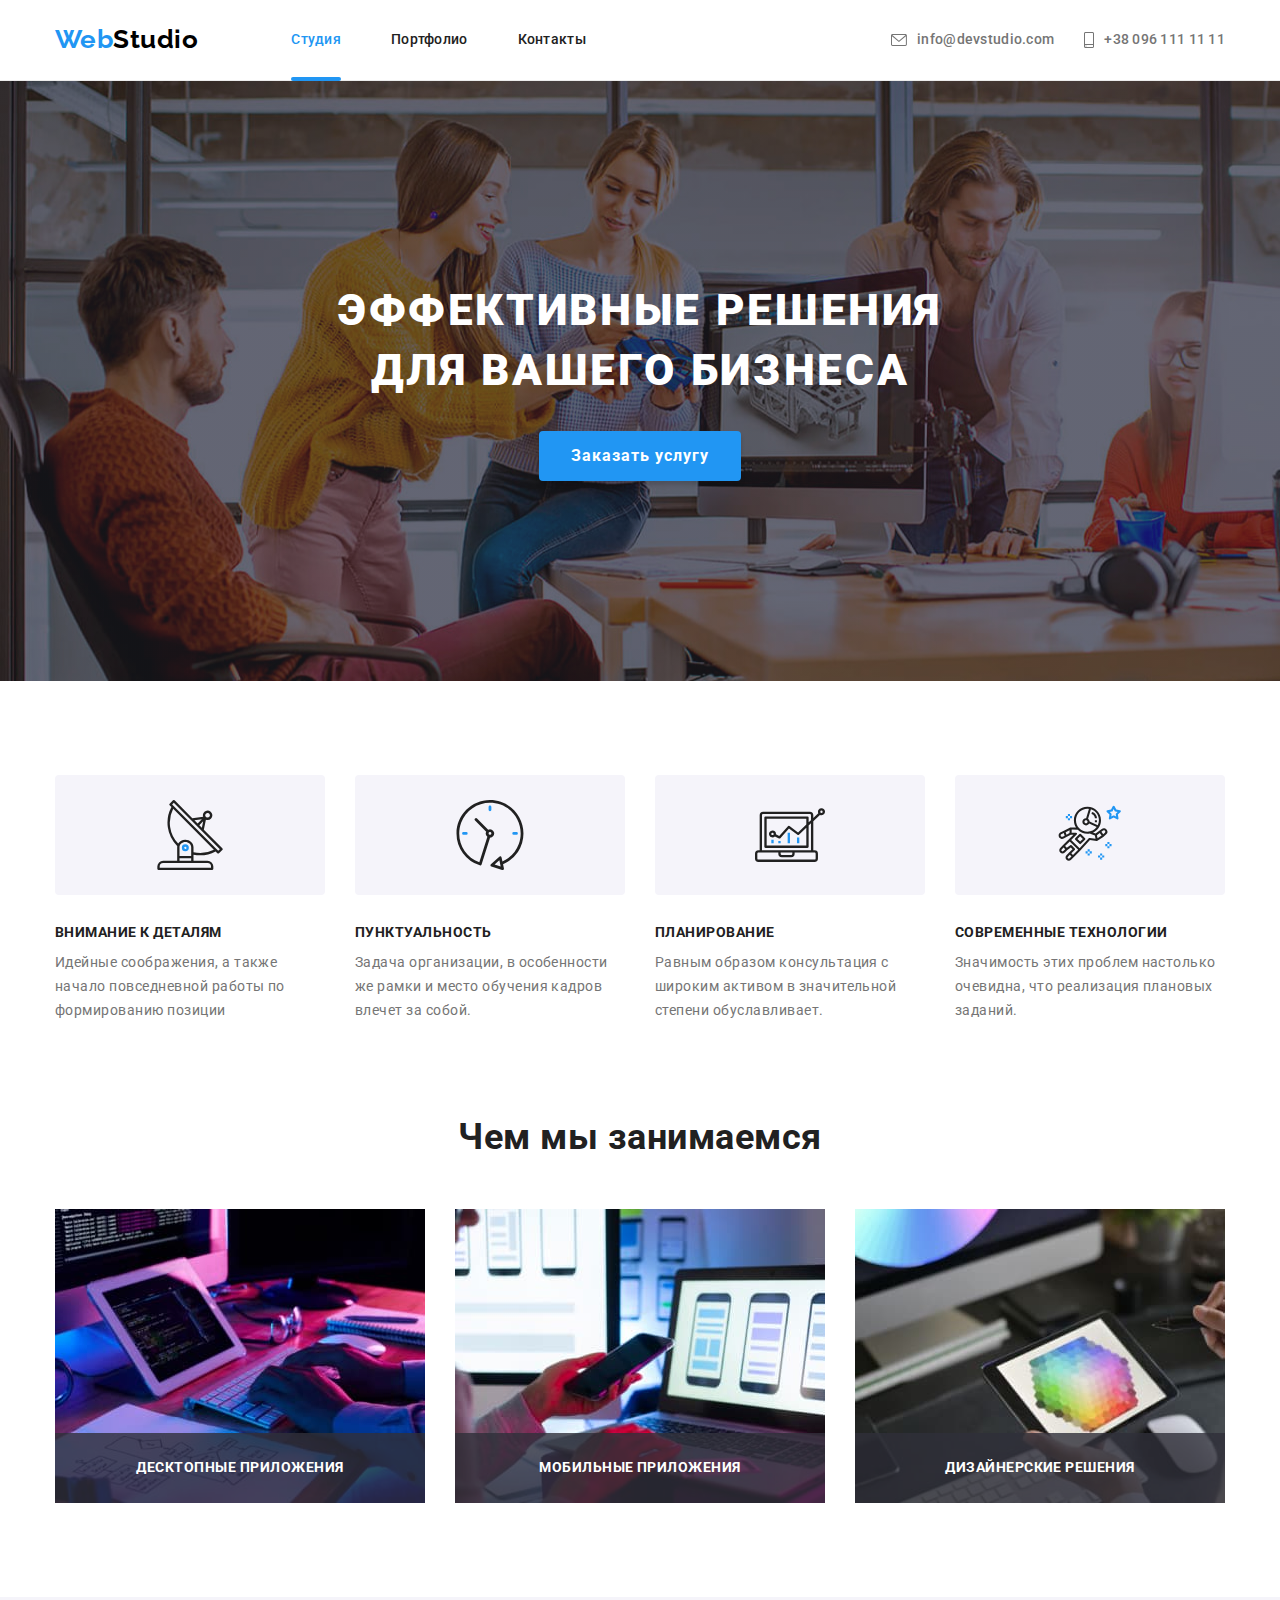
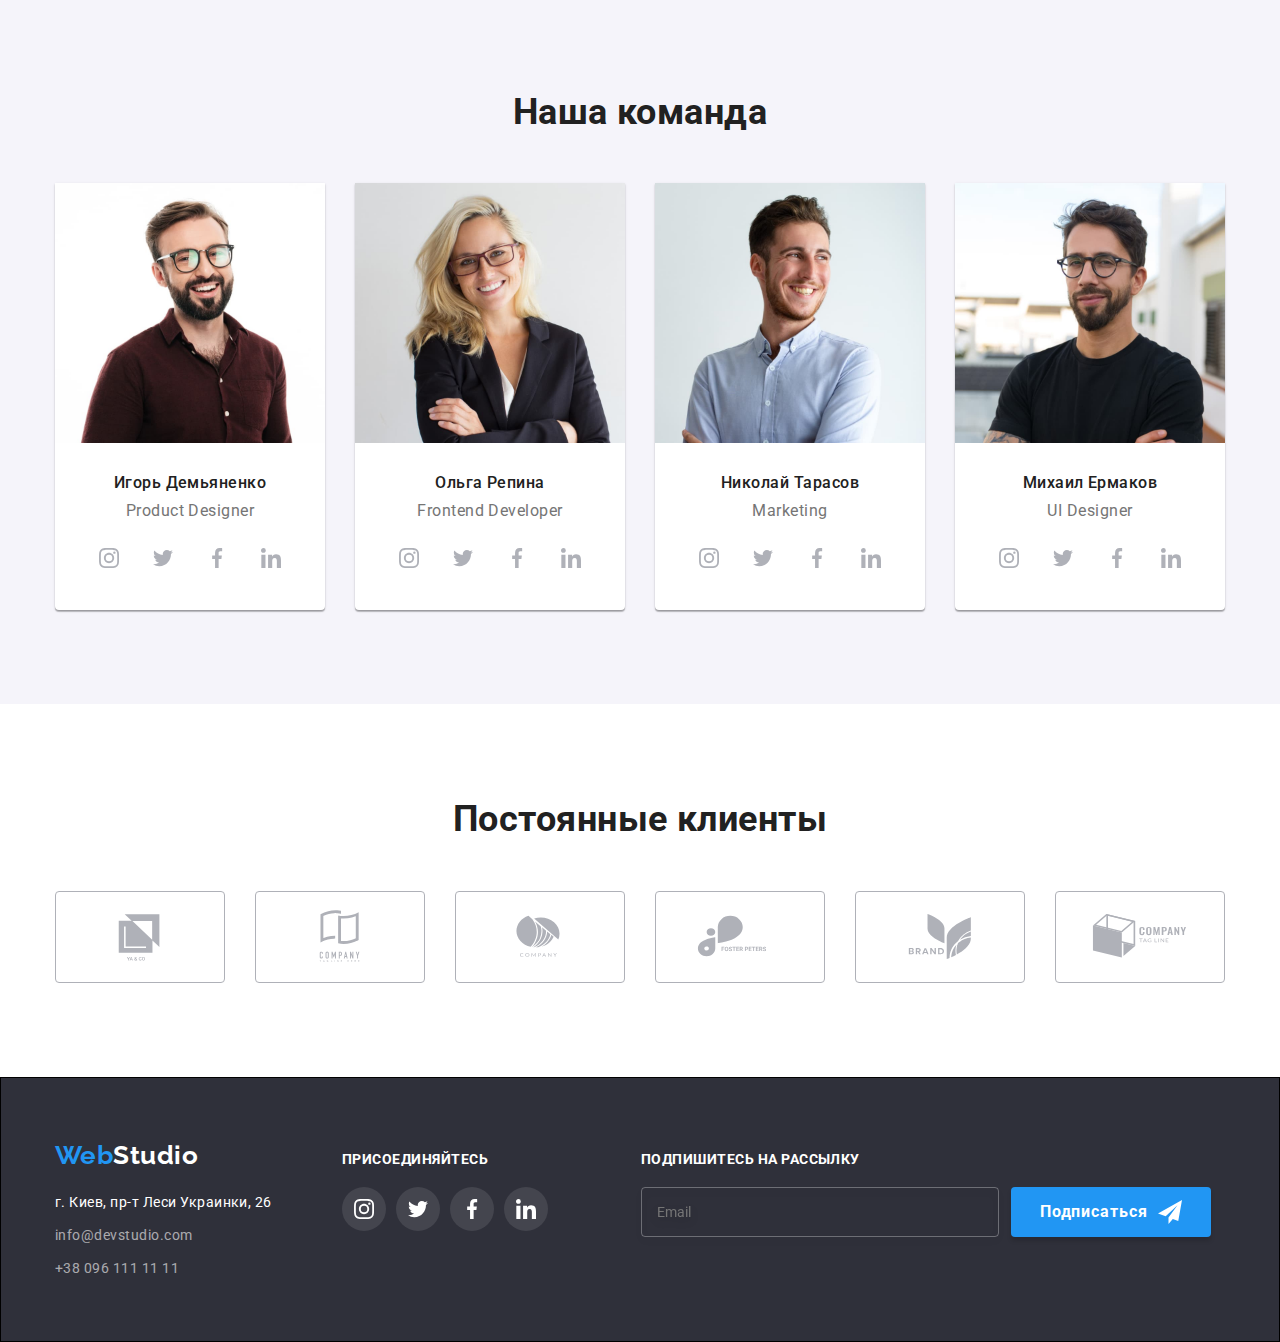
==== index.html @ 80ebb1de "Initial commit" ====
<!DOCTYPE html>
<html lang="ru">
<head>
    <meta charset="UTF-8">
    <meta http-equiv="X-UA-Compatible" content="IE=edge">
    <meta name="viewport" content="width=device-width, initial-scale=1.0">
    <title>WebStudio</title>
    <link rel="preconnect" href="https://fonts.googleapis.com">
    <link rel="preconnect" href="https://fonts.gstatic.com" crossorigin>
    <link href="https://fonts.googleapis.com/css2?family=Raleway:wght@700&family=Roboto:wght@400;500;700;900&display=swap" rel="stylesheet">   
    <link rel="stylesheet" href="https://cdnjs.cloudflare.com/ajax/libs/modern-normalize/1.1.0/modern-normalize.min.css">
    <link rel="stylesheet" href="./css/styles.css">
</head>
<body>

    <!-- Шапка  -->
    <header class="header">

   <div class="container main-nav">
        <nav class="main-nav">
            <a class="logo" href="./index.html"><span>Web</span>Studio</a>
        
            <ul class="nav list">
                <li class="nav-item">
                    <a class="link current" href="./index.html">Студия</a>
                </li>
                <li class="nav-item">
                    <a class="link" href="./portfolio.html">Портфолио</a>
                </li>
                <li class="nav-item">
                    <a class="link" href="">Контакты</a>
                </li>
            </ul>
        </nav>
        <ul class="contacts list">
            <li class="contacts-item">
                <a class="link link-header-icon" href="mailto:info@devstudio.com">
                    <svg class="contacts-icon" width="16" height="12">
                        <use class="" href="./images/icons.svg#envelope"></use>
                    </svg>info@devstudio.com</a>
            </li>
            <li class="contacts-item">
                <a class="link link-header-icon" href="tel:+380961111111">
                    <svg class="contacts-icon" width="10" height="16">
                        <use class="" href="./images/icons.svg#smartphone"></use>
                    </svg>+38 096 111 11 11</a>
            </li>
        </ul>
   </div>
     
    </header>

    <!-- Основное наполнение сайта -->
    <main>

        <!-- Герой секция -->
        <section class="hero">
            <div class="container">
                <h1 class="hero-title">Эффективные решения для вашего бизнеса</h1>
                <button class="btn" type="button" data-modal-open>Заказать услугу</button>
            </div>
        </section>

        <!-- умение компании. <h2>Company skill</h2> должно быть   -->
        <section class="section">
           <div class="container">
                <ul class=" skills list">
                    <li class="skills-items">
                        <div class="skills-icons">
                            <svg class="skills-icon" width="70" height="70">
                                <use class="" href="./images/icons.svg#antenna"></use>
                            </svg>
                        </div>
                        <h3 class="skills-title">Внимание к деталям</h3>
                        <p class="skills-text">Идейные соображения, а также начало повседневной работы по формированию позиции</p>
                    </li>
                    <li class="skills-items">
                        <div class="skills-icons">
                            <svg class="skills-icon" width="70" height="70">
                                <use class="" href="./images/icons.svg#clock"></use>
                            </svg>
                        </div>
                        <h3 class="skills-title">Пунктуальность</h3>
                        <p class="skills-text">Задача организации, в особенности же рамки и место обучения кадров влечет за собой.</p>
                    </li>
                    <li class="skills-items">
                        <div class="skills-icons">
                            <svg class="skills-icon" width="70" height="70">
                                <use class="" href="./images/icons.svg#diagram"></use>
                            </svg>
                        </div>
                        <h3 class="skills-title">Планирование</h3>
                        <p class="skills-text">Равным образом консультация с широким активом в значительной степени обуславливает.</p>
                    </li>
                    <li class="skills-items">
                        <div class="skills-icons">
                            <svg class="skills-icon" width="70" height="70">
                                <use class="" href="./images/icons.svg#astronaut"></use>
                            </svg>
                        </div>
                        <h3 class="skills-title">Современные технологии</h3>
                        <p class="skills-text">Значимость этих проблем настолько очевидна, что реализация плановых заданий.</p>
                    </li>
                </ul>
           </div>
        </section>

        <!-- деятельность компании -->
        <section class="images section">
            <div class="container">
                <h2 class="images-title">Чем мы занимаемся</h2>
                <ul class="images-list list">
                    <li class="images-items">
                        <img class="images-img" src="./images/programmig.jpg" alt="Программирование на компьютере" width="370" height="294">
                        <p class="images-text">Десктопные приложения</p>
                    </li>
                    <li class="images-items">
                        <img class="images-img" src="./images/Mobile-Disign.jpg" alt="Адаптация сайта под телефон" width="370" height="294">
                        <p class="images-text">Мобильные приложения</p>
                    </li>
                    <li class="images-items">
                        <img class="images-img" src="./images/PC-Disign.jpg" alt="Палитра цветов на планшете" width="370" height="294">
                        <p class="images-text">Дизайнерские решения</p>
                    </li>
                </ul>
            </div>
        </section>

        <!-- Сотрудники компании -->
        <section class="team section">
           <div class="container">
                <h2 class="team-title">Наша команда</h2>
                <ul class="team-list list">
                    <li class="team-items">
                        <img class="team-img" src="./images/Product-Designer.jpg" alt="Игорь Демьяненко" width="270" height="260">
                       <div class="team-text-cont">
                            <h3 class="team-subtitle">Игорь Демьяненко</h3>
                            <p class="team-text" lang="en">Product Designer</p>
                            <ul class="team-icons list">
                                <li class="team-icon">
                                    <a class="team-socials-link" href="">
                                        <svg class="team-icon-svg" width="20" height="20">
                                            <use href="./images/icons.svg#instagram"></use>
                                        </svg>
                                    </a>
                                </li>
                                <li class="team-icon">
                                    <a class="team-socials-link" href="">
                                        <svg class="team-icon-svg" width="20" height="20">
                                            <use href="./images/icons.svg#twitter"></use>
                                        </svg>
                                    </a>
                                </li>
                                <li class="team-icon">
                                    <a class="team-socials-link" href="">
                                        <svg class="team-icon-svg" width="20" height="20">
                                            <use class="" href="./images/icons.svg#facebook"></use>
                                        </svg>
                                    </a>
                                </li>
                                <li class="team-icon">
                                    <a class="team-socials-link" href="">
                                        <svg class="team-icon-svg" width="20" height="20">
                                            <use class="" href="./images/icons.svg#linkedin"></use>
                                        </svg>
                                    </a>
                                </li>
                            </ul>
                       </div>
                    </li>
                    <li class="team-items">
                        <img class="team-img" src="./images/Frontend-Developer.jpg" alt="Ольга Репина" width="270" height="260">
                        <div class="team-text-cont">
                            <h3 class="team-subtitle">Ольга Репина</h3>
                            <p class="team-text" lang="en">Frontend Developer</p>
                            <ul class="team-icons list">
                                <li class="team-icon">
                                    <a class="team-socials-link" href="">
                                        <svg class="team-icon-svg" width="20" height="20">
                                            <use class="" href="./images/icons.svg#instagram"></use>
                                        </svg>
                                    </a>
                                </li>
                                <li class="team-icon">
                                    <a class="team-socials-link" href="">
                                        <svg class="team-icon-svg" width="20" height="20">
                                            <use class="" href="./images/icons.svg#twitter"></use>
                                        </svg>
                                    </a>
                                </li>
                                <li class="team-icon">
                                    <a class="team-socials-link" href="">
                                        <svg class="team-icon-svg" width="20" height="20">
                                            <use class="" href="./images/icons.svg#facebook"></use>
                                        </svg>
                                    </a>
                                </li>
                                <li class="team-icon">
                                    <a class="team-socials-link" href="">
                                        <svg class="team-icon-svg" width="20" height="20">
                                            <use class="" href="./images/icons.svg#linkedin"></use>
                                        </svg>
                                    </a>
                                </li>
                            </ul>
                        </div>
                    </li>
                    <li class="team-items">
                        <img class="team-img" src="./images/Marketing.jpg" alt="Николай Тарасов" width="270" height="260">
                       <div class="team-text-cont">
                            <h3 class="team-subtitle">Николай Тарасов</h3>
                            <p class="team-text" lang="en">Marketing</p>
                            <ul class="team-icons list">
                                <li class="team-icon">
                                    <a class="team-socials-link" href="">
                                        <svg class="team-icon-svg" width="20" height="20">
                                            <use class="" href="./images/icons.svg#instagram"></use>
                                        </svg>
                                    </a>
                                </li>
                                <li class="team-icon">
                                    <a class="team-socials-link" href="">
                                        <svg class="team-icon-svg" width="20" height="20">
                                            <use class="" href="./images/icons.svg#twitter"></use>
                                        </svg>
                                    </a>
                                </li>
                                <li class="team-icon">
                                    <a class="team-socials-link" href="">
                                        <svg class="team-icon-svg" width="20" height="20">
                                            <use class="" href="./images/icons.svg#facebook"></use>
                                        </svg>
                                    </a>
                                </li>
                                <li class="team-icon">
                                    <a class="team-socials-link" href="">
                                        <svg class="team-icon-svg" width="20" height="20">
                                            <use class="" href="./images/icons.svg#linkedin"></use>
                                        </svg>
                                    </a>
                                </li>
                            </ul>
                       </div>
                    </li>
                    <li class="team-items">
                        <img class="team-img" src="./images/UI-Designer.jpg" alt="Михаил Ермаков" width="270" height="260">
                        <div class="team-text-cont">
                            <h3 class="team-subtitle">Михаил Ермаков</h3>
                            <p class="team-text" lang="en">UI Designer</p>
                            <ul class="team-icons list">
                                <li class="team-icon">
                                    <a class="team-socials-link" href="">
                                        <svg class="team-icon-svg" width="20" height="20">
                                            <use class="" href="./images/icons.svg#instagram"></use>
                                        </svg>
                                    </a>
                                </li>
                                <li class="team-icon">
                                    <a class="team-socials-link" href="">
                                        <svg class="team-icon-svg" width="20" height="20">
                                            <use class="" href="./images/icons.svg#twitter"></use>
                                        </svg>
                                    </a>
                                </li>
                                <li class="team-icon">
                                    <a class="team-socials-link" href="">
                                        <svg class="team-icon-svg" width="20" height="20">
                                            <use class="" href="./images/icons.svg#facebook"></use>
                                        </svg>
                                    </a>
                                </li>
                                <li class="team-icon">
                                    <a class="team-socials-link" href="">
                                        <svg class="team-icon-svg" width="20" height="20">
                                            <use class="" href="./images/icons.svg#linkedin"></use>
                                        </svg>
                                    </a>
                                </li>
                            </ul>
                        </div>
                    </li>
                </ul>
           </div>
        </section>

        <!-- постоянные клиенты -->
        <section class="client section">
            <div class="container">
                <h2 class="client-title">Постоянные клиенты</h2>
                <ul class="client-list list">
                    <li class="client-page">
                        <a class="link client-socials-link" href="">
                            <svg class="client-icon" width="106" height="60">
                                <use class="" href="./images/icons.svg#yago"></use>
                            </svg>
                        </a>
                    </li>
                    <li class="client-page">
                        <a class="link client-socials-link" href="">
                            <svg class="client-icon" width="106" height="60">
                                <use class="" href="./images/icons.svg#tagline"></use>
                            </svg>
                        </a>
                    </li>
                    <li class="client-page">
                        <a class="link client-socials-link" href="">
                            <svg class="client-icon" width="106" height="60">
                                <use class="" href="./images/icons.svg#company"></use>
                            </svg>
                        </a>
                    </li>
                    <li class="client-page">
                        <a class="link client-socials-link" href="">
                            <svg class="client-icon" width="106" height="60">
                                <use class="" href="./images/icons.svg#foster"></use>
                            </svg>
                        </a>
                    </li>
                    <li class="client-page">
                        <a class="link client-socials-link" href="">
                            <svg class="client-icon" width="106" height="60">
                                <use class="" href="./images/icons.svg#brand"></use>
                            </svg>
                         </a>
                    </li>
                    <li class="client-page">
                        <a class="link client-socials-link" href="">
                            <svg class="client-icon" width="106" height="60">
                                <use class="" href="./images/icons.svg#tag-line"></use>
                            </svg>
                        </a>
                    </li>
                </ul>

            </div>
        </section>

        <!-- модальное окно -->
        <div class="backdrop is-hidden" data-modal>
            <div class="backdrop-form">
                <button type="button" class="backdrop-btn" data-modal-close>
                    <svg class="backdrop-icon" width="11" height="11">
                        <use class="backdrop-icon-close" href="./images/icons.svg#close"></use>
                    </svg>
                </button>
            <form class="form" name="signup-form">
                <h3 class="form-title">Оставьте свои данные, мы вам перезвоним</h3>
                    <label class="form-field"><span class="form-text">Имя</span>
                        <svg class="form-icon" width="18" height="18">
                            <use class="" href="./images/icons.svg#person-black"></use>
                        </svg>
                        <input class="form-input" type="text" name="user-name" />
                    </label>
                    <label class="form-field"><span class="form-text">Телефон</span>
                        <svg class="form-icon" width="18" height="18">
                            <use class="" href="./images/icons.svg#phone-black"></use>
                        </svg>
                        <input class="form-input" type="tel" name="user-phone" />
                    </label>
                    <label class="form-field"><span class="form-text">Почта</span>
                        <svg class="form-icon" width="18" height="18">
                            <use class="" href="./images/icons.svg#email-black"></use>
                        </svg>
                        <input class="form-input" type="email" name="user-email"/>
                    </label>
                    <label class="form-field"><span class="form-text">Комментарий</span>
                        <textarea class="form-textarea" name="user-comments" rows="6" placeholder="Введите текст"></textarea>
                    </label>
                    <Label class="checkbox-field">
                        <input class="checkbox" type="checkbox" name="agreement" value="Agreement conditions"> <span class="checkbox-icon"></span>
                        Соглашаюсь с рассылкой и принимаю &nbsp;<a href="">Условия договора</a>
                    </Label>
                    <button class="form-btn" type="submit">Отправить</button>
            </form>
            </div>
        </div>
    </main>

  
    <!-- Подвал сайта -->
    <footer class="footer">

        <div class="container footer-cont">

           <div class="footer-adress">
                <a class="logo" href="./index.html"><span>Web</span>Studio</a>
                <address class="footer-adr">
                    <ul class="list">
                        <li class="footer-item">
                            <a class="link-adr" href="">г. Киев, пр-т Леси Украинки, 26</a>
                        </li>
                        <li class="footer-item">
                            <a class="link" href="mailto:info@devstudio.com">info@devstudio.com</a>
                        </li>
                        <li class="footer-item">
                            <a class="link" href="tel:+380961111111">+38 096 111 11 11</a>
                        </li>
                    </ul>
                </address>
           </div>

            <div class="footer-social">
                    <h2 class="footer-icons-title">присоединяйтесь</h2>
                    <ul class="footer-icons-items list">
                        <li class="footer-icons">
                            <a class="footer-socials-link" href="">
                                <svg class="footer-icon" width="20" height="20">
                                    <use class="" href="./images/icons.svg#instagram"></use>
                                </svg>
                            </a>
                        </li>
                        <li class="footer-icons">
                            <a class="footer-socials-link" href="">
                                <svg class="footer-icon" width="20" height="20">
                                    <use class="" href="./images/icons.svg#twitter"></use>
                                </svg>
                            </a>
                        </li>
                        <li class="footer-icons">
                            <a class="footer-socials-link" href="">
                                <svg class="footer-icon" width="20" height="20">
                                    <use class="" href="./images/icons.svg#facebook"></use>
                                </svg>
                            </a>
                        </li>
                        <li class="footer-icons">
                            <a class="footer-socials-link" href="">
                                <svg class="footer-icon" width="20" height="20">
                                    <use class="" href="./images/icons.svg#linkedin"></use>
                                </svg>
                            </a>
                        </li>
                    </ul>
            </div>

        <form class="footer-form">
            <p class="footer-form-text">Подпишитесь на рассылку</p>
                <div class="footer-subscribe">
                    <input class="footer-field" type="email" name="mail" placeholder="Email" />
                    <button class="footer-form-btn">Подписаться
                        <svg class="footer-form-icon" width="24" height="24">
                            <use class="" href="./images/icons.svg#icon-send"></use>
                        </svg>
                    </button>
                </div>
        </form>
           
        </div>

    </footer>

    <!-- подключение JS -->
    <script src="./modal.js"></script>

</body>
</html>
---- css/styles.css ----
:root {
  --main-background: #ffffff;
  --sub-backgrount: #f5f4fa;
  --footer-hero-background: #2f303a;
  --color-accent: #2196f3;
  --color-social-link: #afb1b8;
  --icon-sub-text: #757575;
  --timing-function: cubic-bezier(0.4, 0, 0.2, 1);
}

/* основные стили в макете */
body {
  color: #212121;
  background-color: var(--main-background);
  font-family: 'Roboto', sans-serif;
  letter-spacing: 0.03em;
}

/* сброс стилей ul,li утилиты */
.list {
  margin: 0;
  padding: 0;
  list-style: none;
}

/* сброс ростояния елементов и разметка */
.section {
  padding-top: 94px;
  padding-bottom: 94px;
}
/* размеры страницы */
.container {
  width: 1200px;
  padding-left: 15px;
  padding-right: 15px;
  margin-left: auto;
  margin-right: auto;
}

/* главное меню Flex */
.header {
  border-bottom: 1px solid #ececec;
}
.main-nav {
  display: flex;
  align-items: center;
  justify-content: space-between;
}

/* логотип */
.logo {
  font-family: 'Raleway', sans-serif;
  font-weight: 700;
  font-size: 26px;
  line-height: 1.2;
  text-decoration: none;
  color: #000000;
}
.logo > span {
  color: var(--color-accent);
}

/* ссылки шапка и подвал*/
.nav,
.contacts {
  display: flex;
}
.nav {
  margin-left: 93px;
}
.nav .link {
  display: block;
  padding-top: 32px;
  padding-bottom: 32px;
}
.nav .link,
.contacts .link {
  font-weight: 500;
  font-size: 14px;
  line-height: 1.14;
  color: inherit;
  text-decoration: none;
  letter-spacing: 0.02em;
}

/* текущая страница */
.nav-item .link.current {
  color: var(--color-accent);
}
.nav-item:not(:last-child) {
  margin-right: 50px;
}
.contacts-item:not(:last-child) {
  margin-right: 30px;
}
.link-header-icon,
.contacts-item {
  display: flex;
  align-items: center;
  justify-content: center;
  color: var(--icon-sub-text);
}
.contacts-icon {
  margin-right: 10px;
  fill: currentColor;
}
.contacts-item:hover .contacts-icon,
.contacts-item:focus .contacts-icon {
  color: var(--color-accent);
}

.nav-item {
  position: relative;
}
.nav-item .link.current::after {
  position: absolute;
  content: '';
  width: 100%;
  height: 4px;
  bottom: -1px;
  left: 0;
  background: #2196f3;
  border-radius: 2px;
}

.link:hover,
.link:focus {
  color: var(--color-accent);
}

/* header hover transmition */
.contacts-item,
.contacts-icon,
.link {
  transition: color 250ms var(--timing-function);
}

/* секция main index.html */
/* Герой секция */
.socials-link {
  display: flex;
  justify-content: center;
  align-items: center;
  color: var(--color-social-link);
}
.hero {
  background-color: var(--footer-hero-background);
  text-align: center;
  padding-top: 200px;
  padding-bottom: 200px;
  background-image: linear-gradient(to right, rgba(47, 48, 58, 0.4), rgba(47, 48, 58, 0.4)),
    url('../images/hero-img.jpg');
  max-width: 1600px;
  margin-left: auto;
  margin-right: auto;
}
.hero-title {
  color: var(--main-background);
  width: 696px;
  font-weight: 900;
  font-size: 44px;
  line-height: 1.36;
  letter-spacing: 0.06em;
  text-transform: uppercase;
  margin: 0 auto 30px;
}
.hero .btn {
  background-color: var(--color-accent);
  color: var(--main-background);
  font-weight: 700;
  font-size: 16px;
  line-height: 1.88;
  letter-spacing: 0.06em;
  cursor: pointer;
  box-shadow: 0px 4px 4px rgba(0, 0, 0, 0.15);
  border-radius: 4px;
  border: 0;
  padding: 10px 32px;
  transition: background-color 250ms var(--timing-function);
}
.hero .btn:hover,
.herro .btn:focus {
  background-color: #188ce8;
}

/* модальное окно */
.backdrop.is-hidden {
  opacity: 0;
  pointer-events: none;
  visibility: hidden;
}
.backdrop {
  position: fixed;
  left: 0;
  top: 0;
  width: 100%;
  height: 100%;
  background: rgba(0, 0, 0, 0.2);
  opacity: 1;
  visibility: visible;
  transition: opacity 250ms var(--timing-function), visibility 250ms var(--timing-function),
    transform 250ms var(--timing-function);
  z-index: 10;
}
.backdrop.is-hidden .backdrop-form {
  transform: translate(-50%, -50%) scale(0.5);
}
.backdrop-form {
  position: absolute;
  top: 50%;
  left: 50%;
  transform: translate(-50%, -50%) scale(1);
  min-width: 528px;
  min-height: 581px;
  background-color: var(--main-background);
  box-shadow: 0px 1px 3px rgba(0, 0, 0, 0.12), 0px 1px 1px rgba(0, 0, 0, 0.14),
    0px 2px 1px rgba(0, 0, 0, 0.2);
  border-radius: 4px;
  transition: transform 250ms var(--timing-function);
}
.backdrop-btn {
  position: absolute;
  top: 8px;
  right: 8px;
  border: 0;
  padding: 0;
  width: 30px;
  height: 30px;
  border: 1px solid rgba(0, 0, 0, 0.1);
  border-radius: 50%;
  background-color: var(--main-background);
  cursor: pointer;
}
.backdrop-icon {
  fill: currentColor;
  transition: color 250ms var(--timing-function);
}
.backdrop-btn:hover .backdrop-icon,
.backdrop-btn:focus .backdrop-icon {
  color: var(--color-accent);
}

/* наполнение формы */

.form {
  padding: 40px;
}
.form-title {
  font-size: 20px;
  line-height: 1.15;
  letter-spacing: 0.03em;
  margin: 0;
  margin-bottom: 12px;
}
.form-field {
  position: relative;
  display: flex;
  flex-direction: column;
  font-weight: 400;
  font-size: 12px;
  line-height: 1.16;
  letter-spacing: 0.01em;
  color: var(--icon-sub-text);
}
.form-field:focus-within > .form-icon {
  fill: var(--color-accent);
}
.form-input:focus-within,
.form-textarea:focus-within {
  border-color: var(--color-accent);
}
.form-text {
  margin-bottom: 4px;
}
.form-input {
  width: 448px;
  border: 1px solid rgba(33, 33, 33, 0.2);
  border-radius: 4px;
  margin-bottom: 10px;
  padding: 12px 13px;
  padding-left: 42px;
  outline: transparent;
}
.form-icon {
  position: absolute;
  top: 58%;
  left: 12px;
  transform: translateY(-58%);
}
.form-textarea {
  width: 448px;
  border: 1px solid rgba(33, 33, 33, 0.2);
  border-radius: 4px;
  margin-bottom: 20px;
  padding: 16px 12px;
  resize: none;
  outline: none;
}
.form-textarea::placeholder {
  /* font-size: 12px; */
  line-height: 1.17;
  letter-spacing: 0.01em;
  color: rgba(117, 117, 117, 0.5);
}
.form-checkbox {
  font-weight: 400;
  font-size: 14px;
  line-height: 1.71;
  color: var(--icon-sub-text);
}
.checkbox-field {
  display: flex;
  align-items: center;
  justify-content: center;
  font-weight: 400;
  font-size: 14px;
  line-height: 1.71;
  color: var(--icon-sub-text);
  margin-bottom: 30px;
}
.checkbox {
  position: absolute;
  width: 1px;
  height: 1px;
  max-width: -1px;
  border: 0;
  padding: 0;
  clip: rect(0 0 0 0);
  overflow: hidden;
}
.checkbox-icon {
  width: 15px;
  height: 15px;
  border: 1px solid #212121;
  border-radius: 4px;
  cursor: pointer;
  margin-right: 7px;
}
.checkbox:checked + .checkbox-icon {
  border-color: var(--color-accent);
  background-color: var(--color-accent);
  background-image: url('../images/check.svg');
  background-size: contain;
  background-origin: border-box;
}
.form-btn {
  display: block;
  background-color: var(--color-accent);
  color: var(--main-background);
  font-weight: 700;
  font-size: 16px;
  line-height: 1.88;
  letter-spacing: 0.06em;
  text-align: center;
  cursor: pointer;
  border-radius: 4px;
  border: 0;
  margin-left: auto;
  margin-right: auto;
  padding: 10px 55px;
  transition: background-color 250ms var(--timing-function), box-shadow 250ms var(--timing-function);
}
.form-btn:hover,
.form-btn:focus {
  background: #188ce8;
  box-shadow: 0px 4px 4px rgba(0, 0, 0, 0.15);
}
/* умение компании */
.skills {
  display: flex;
}
.skills-items {
  width: 270px;
}

.skills-items:not(:last-child) {
  margin-right: 30px;
}
.skills-title {
  font-weight: 700;
  font-size: 14px;
  line-height: 1.14;
  text-transform: uppercase;
  margin: 0;
  margin-bottom: 10px;

  padding: 0;
}
.skills-text {
  color: var(--icon-sub-text);
  font-weight: 400;
  font-size: 14px;
  line-height: 1.71;
  margin: 0;
  padding: 0;
}
.skills-icons {
  display: flex;
  align-items: center;
  justify-content: center;
  width: 270px;
  height: 120px;
  background-color: var(--sub-backgrount);
  margin-bottom: 30px;
  border-radius: 4px;
}

/* деятельность компании  */

.images {
  padding-top: 0;
}

.images-list,
.team-list {
  display: flex;
}
.images-title,
.team-title,
.client-title {
  font-weight: 700;
  font-size: 36px;
  line-height: 1.17;
  margin: 0 0 50px;
  padding: 0;
  text-align: center;
}
.images-items {
  position: relative;
}
.images-items:not(:last-child) {
  margin-right: 30px;
}
.images-img {
  display: block;
}
.images-text {
  position: absolute;
  bottom: 0;
  left: 0;
  width: 370px;
  height: 70px;
  font-weight: 700;
  font-size: 14px;
  line-height: 1.14;
  color: var(--main-background);
  text-align: center;
  padding-top: 27px;
  padding-bottom: 27px;
  margin: 0;
  text-transform: uppercase;
  background: rgba(47, 48, 58, 0.8);
}

/* Сотрудники компании */
.team {
  background-color: var(--sub-backgrount);
}
.team-items {
  text-align: center;
  background-color: var(--main-background);
  box-shadow: 0px 1px 3px rgba(0, 0, 0, 0.12), 0px 1px 1px rgba(0, 0, 0, 0.14),
    0px 2px 1px rgba(0, 0, 0, 0.2);
  border-radius: 0px 0px 4px 4px;
}
.team-items:not(:last-child) {
  margin-right: 30px;
}
.team-icons {
  display: flex;
  align-items: center;
  justify-content: center;
  text-decoration: none;
}
.team-icon-svg {
  fill: currentColor;
  transition: color 250ms var(--timing-function);
}
.team-icon:not(:last-child) {
  margin-right: 10px;
}
.team-socials-link {
  display: flex;
  align-items: center;
  justify-content: center;
  color: var(--color-social-link);
  width: 44px;
  height: 44px;
  border-radius: 50%;
  transition: background-color 250ms var(--timing-function);
}
.team-socials-link:hover .team-icon-svg,
.team-socials-link:focus .team-icon-svg {
  color: var(--main-background);
}
.team-socials-link:hover,
.team-socials-link:focus {
  background-color: var(--color-accent);
}
.team-text-cont {
  padding-top: 30px;
  padding-bottom: 30px;
}
.team-img {
  display: block;
}
.team-subtitle {
  font-weight: 500;
  font-size: 16px;
  line-height: 1.19;
  margin-top: 0;
  margin-bottom: 10px;
}
.team-text {
  font-weight: 400;
  font-size: 16px;
  line-height: 1.17;
  color: var(--icon-sub-text);
  margin: 0;
  margin-bottom: 16px;
}

/* client section */
.client-list {
  display: flex;
}
.client-page:not(:last-child) {
  margin-right: 30px;
}
.client-socials-link {
  display: flex;
  align-items: center;
  justify-content: center;
  color: var(--color-social-link);
  border: 1px solid var(--color-social-link);
  border-radius: 4px;
  width: 170px;
  height: 92px;
  transition: border 250ms var(--timing-function);
}
.client-icon {
  fill: currentColor;
  transition: color 250ms var(--timing-function);
}
.client-socials-link:hover .client-icon,
.client-socials-link:focus .client-icon {
  color: var(--color-accent);
}
.client-socials-link:hover,
.client-socials-link:focus {
  border: 1px solid var(--color-accent);
}

/*секция main portfolio */

/* кнопки */
.gallery {
  display: flex;
  justify-content: center;
  margin-bottom: 50px;
}
.gallery-item:not(:last-child) {
  margin-right: 8px;
}

.gallery-btn {
  background-color: var(--sub-backgrount);
  font-weight: 500;
  font-size: 16px;
  line-height: 1.62;
  color: inherit;
  letter-spacing: inherit;
  cursor: pointer;
  padding: 6px 22px;
  border-radius: 4px;
  border: 0;
  transition: background-color 250ms var(--timing-function), color 250ms var(--timing-function),
    box-shadow 250ms var(--timing-function);
}
.gallery-btn:hover,
.gallery-btn:focus {
  background-color: var(--color-accent);
  color: var(--main-background);
  box-shadow: 0px 3px 1px rgba(0, 0, 0, 0.1), 0px 1px 2px rgba(0, 0, 0, 0.08),
    0px 2px 2px rgba(0, 0, 0, 0.12);
}

/* проекты  */
.project-list {
  display: flex;
  flex-wrap: wrap;
}
.project-img-cont {
  position: relative;
  overflow: hidden;
}
.project-img {
  display: block;
  border: 0;
}
.project-img-text {
  position: absolute;
  top: 0;
  left: 0;
  width: 100%;
  height: 100%;
  color: var(--main-background);
  font-weight: 400;
  font-size: 18px;
  line-height: 1.56;
  margin: 0;
  padding: 63px 24px;
  background: rgba(33, 150, 243, 0.9);
  transform: translateY(100%);
  transition: transform 250ms var(--timing-function);
}
.project-link:hover .project-img-text,
.project-link:focus .project-img-text {
  transform: translateY(0);
}
.project-item {
  position: relative;
  width: 370px;
  margin-right: 30px;
  margin-bottom: 30px;
}
.project-item:nth-child(3n) {
  margin-right: 0;
}
.project-item:nth-last-child(-n + 3) {
  margin-bottom: 0;
}

.project-link {
  display: block;
  text-decoration: none;
  color: inherit;
  transition: background-color 250ms var(--timing-function), box-shadow 250ms var(--timing-function);
}
.project-link:hover,
.project-link:focus {
  background-color: var(--main-background);
  box-shadow: 0px 1px 1px rgba(0, 0, 0, 0.12), 0px 4px 4px rgba(0, 0, 0, 0.06),
    1px 4px 6px rgba(0, 0, 0, 0.16);
}
.project-text-cont {
  padding: 20px 24px;
  border: 1px solid #eeeeee;
  border-top: 0;
}
.project-title {
  font-weight: 700;
  font-size: 18px;
  line-height: 2;
  letter-spacing: 0.06em;
  margin-top: 0;
  margin-bottom: 4px;
}
.project-text {
  font-weight: 400;
  font-size: 16px;
  line-height: 1.88;
  color: var(--icon-sub-text);
  margin: 0;
}

/* подвал */
.footer {
  background-color: var(--footer-hero-background);
  font-weight: 400;
  font-size: 14px;
  line-height: 1.71;
  border: 1px solid #000000;
  padding-top: 60px;
  padding-bottom: 60px;
}
.link-adr {
  text-decoration: none;
}
.footer-adr,
.footer a {
  color: var(--main-background);
  font-style: inherit;
}
.footer .link {
  color: rgba(255, 255, 255, 0.6);
  text-decoration: none;
}
.footer-adr {
  margin-top: 20px;
}
.footer-item:not(:last-child) {
  margin-bottom: 9px;
}
.footer-cont {
  display: flex;
  align-items: baseline;
}
.footer-adress {
  margin-right: 70px;
}
.footer-icons-items {
  display: flex;
  align-items: center;
  justify-content: center;
}
.footer-icons-title {
  font-weight: 700;
  font-size: 14px;
  line-height: 1.14;
  text-transform: uppercase;
  color: var(--main-background);
  margin-top: 0;
  margin-bottom: 20px;
}
.footer-icons:not(:last-child) {
  margin-right: 10px;
}
.footer-icon {
  fill: var(--main-background);
}
.footer-social {
  margin-right: 93px;
}
.footer-socials-link {
  display: flex;
  align-items: center;
  justify-content: center;
  width: 44px;
  height: 44px;
  background-color: rgba(255, 255, 255, 0.1);
  border-radius: 50%;
  transition: background-color 250ms var(--timing-function);
}
.footer-socials-link:hover,
.footer-socials-link:focus {
  background-color: var(--color-accent);
}

/* подписка в footer */
.footer-form {
  display: flex;
  flex-direction: column;
}
.footer-form-text {
  display: flex;
  flex-direction: column;
  font-weight: 700;
  line-height: 1.14;
  text-transform: uppercase;
  margin-bottom: 20px;
  color: var(--main-background);
}
.footer-subscribe {
  display: flex;
  flex-direction: row;
  padding: 0;
  margin: 0;
}
.footer-field {
  width: 358px;
  padding: 10px 15px;
  margin-right: 12px;
  border: 1px solid rgba(255, 255, 255, 0.3);
  filter: drop-shadow(0px 4px 4px rgba(0, 0, 0, 0.15));
  border-radius: 4px;
  color: var(--main-background);
  background-color: transparent;
  outline: transparent;
}
.footer-form-btn {
  display: flex;
  align-items: center;
  justify-content: center;
  width: 200px;
  height: 50px;
  background-color: var(--color-accent);
  box-shadow: 0px 4px 4px rgba(0, 0, 0, 0.15);
  border-radius: 4px;
  border: hidden;
  font-weight: 700;
  font-size: 16px;
  line-height: 1.88;
  letter-spacing: 0.06em;
  color: var(--main-background);
  cursor: pointer;
  transition: background-color 250ms var(--timing-function);
}
.footer-form-btn:hover,
.footer-form-btn:focus {
  background-color: #188ce8;
}
.footer-form-icon {
  margin-left: 10px;
  fill: var(--main-background);
}
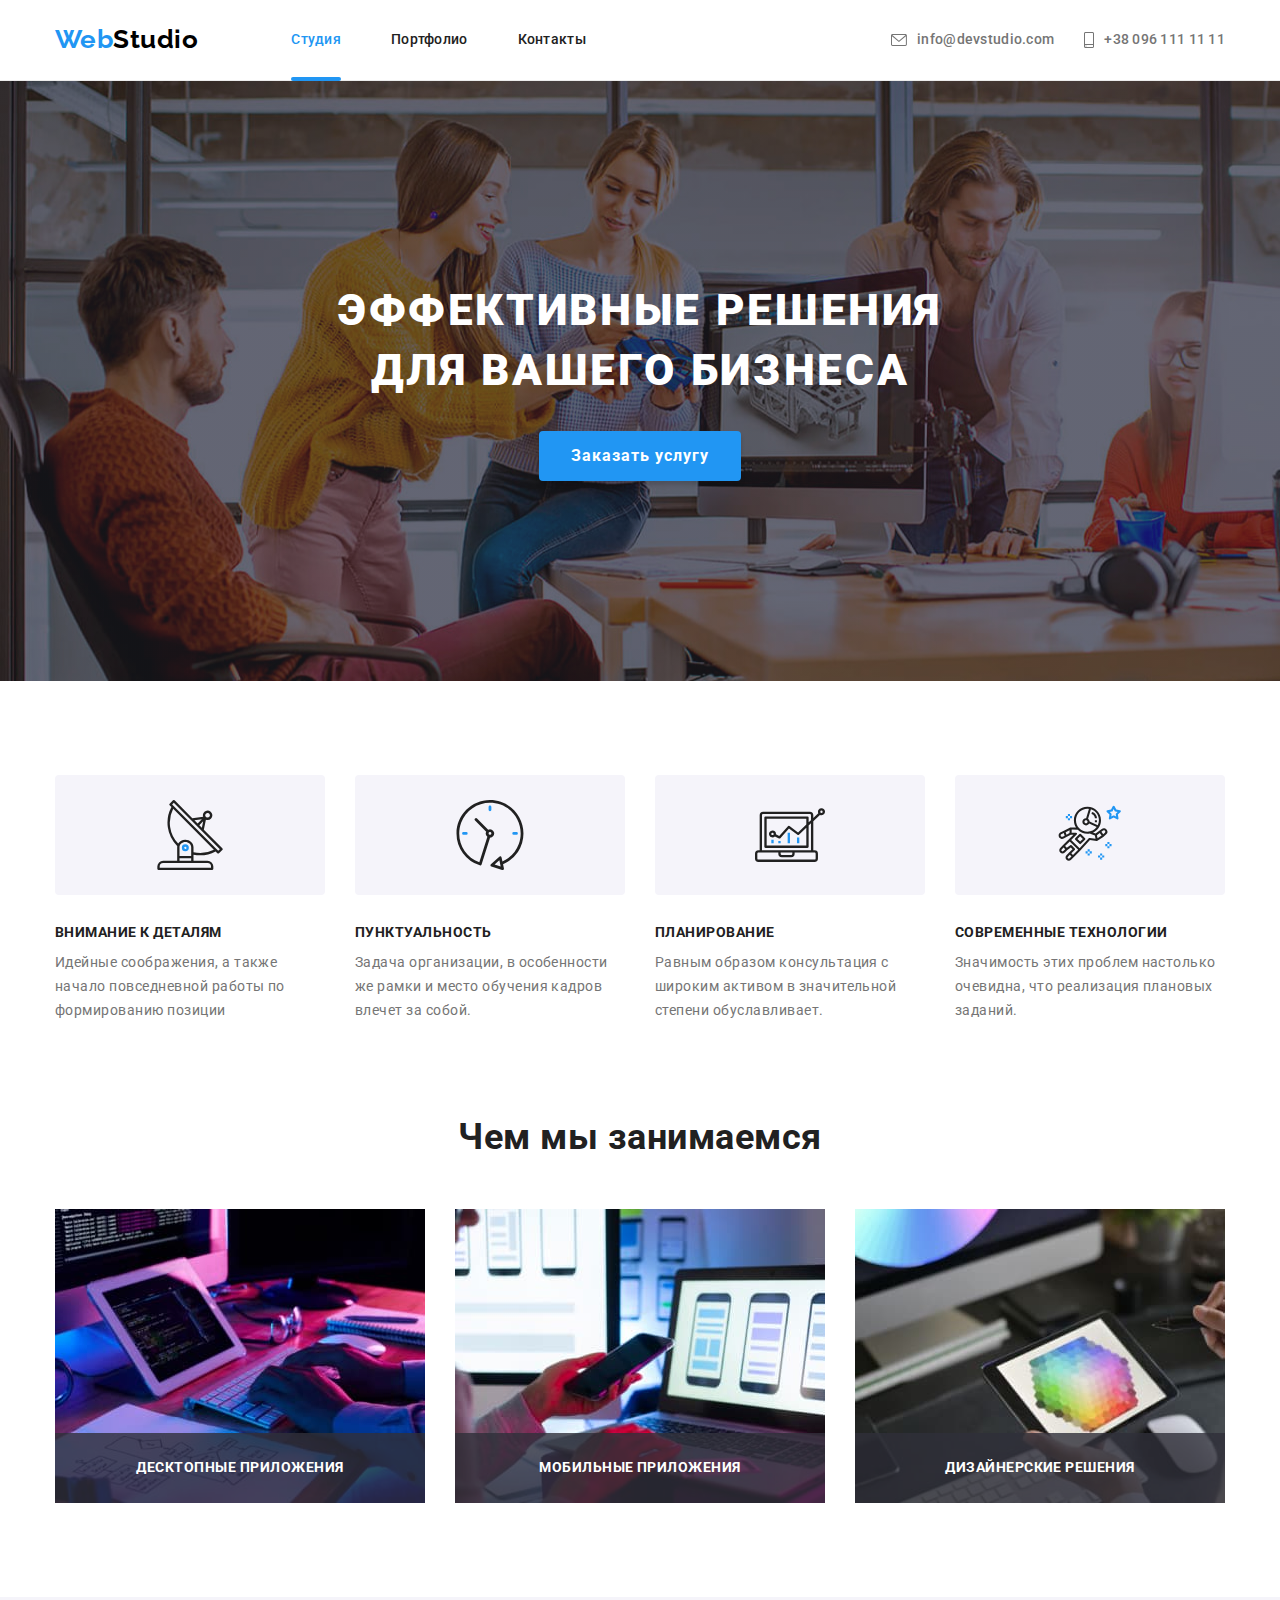
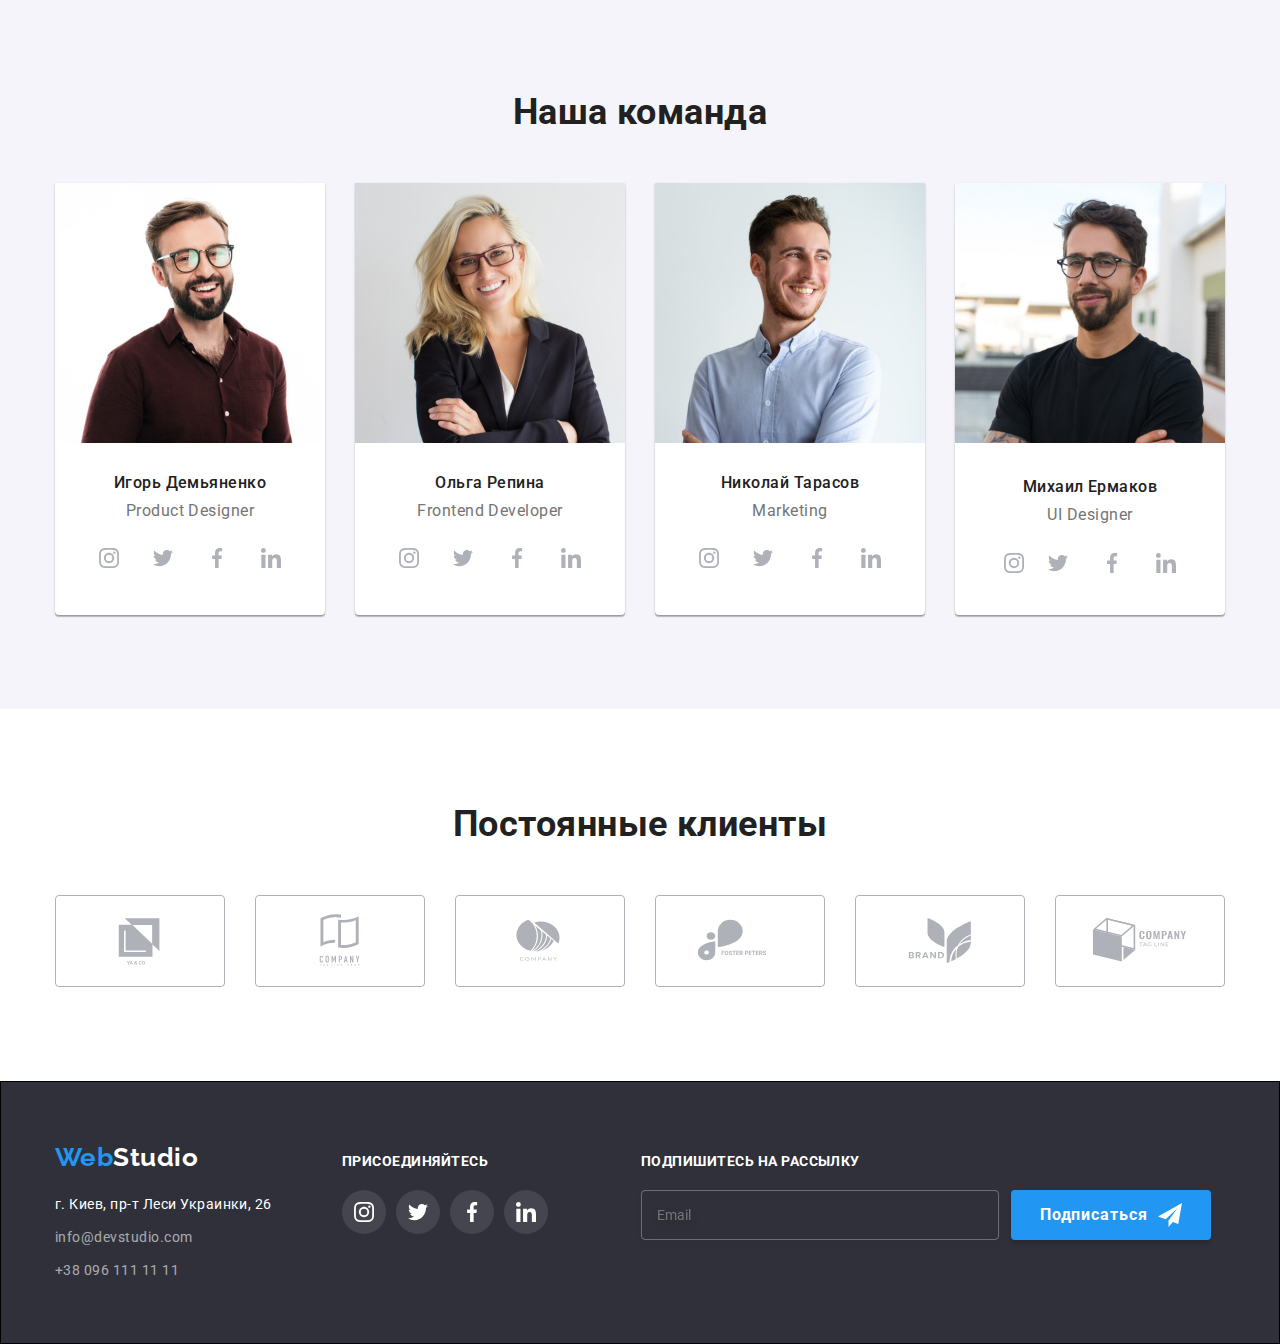
==== commit 73fc641c: "CSS-metodologii in index.html,header and footer done" ====
--- a/index.html
+++ b/index.html
@@ -16,33 +16,33 @@
     <!-- Шапка  -->
     <header class="header">
 
-   <div class="container main-nav">
-        <nav class="main-nav">
-            <a class="logo" href="./index.html"><span>Web</span>Studio</a>
+   <div class="container main-navigation__container">
+        <nav class="main-navigation">
+            <a class="logo" href="./index.html"><span class="logo__text">Web</span>Studio</a>
         
-            <ul class="nav list">
-                <li class="nav-item">
-                    <a class="link current" href="./index.html">Студия</a>
+            <ul class="menu list">
+                <li class="menu__item">
+                    <a class="menu__link current" href="./index.html">Студия</a>
                 </li>
-                <li class="nav-item">
-                    <a class="link" href="./portfolio.html">Портфолио</a>
+                <li class="menu__item">
+                    <a class="menu__link " href="./portfolio.html">Портфолио</a>
                 </li>
-                <li class="nav-item">
-                    <a class="link" href="">Контакты</a>
+                <li class="menu__item">
+                    <a class="menu__link " href="">Контакты</a>
                 </li>
             </ul>
         </nav>
         <ul class="contacts list">
-            <li class="contacts-item">
-                <a class="link link-header-icon" href="mailto:info@devstudio.com">
-                    <svg class="contacts-icon" width="16" height="12">
-                        <use class="" href="./images/icons.svg#envelope"></use>
+            <li class="contacts__item">
+                <a class="contacts__link" href="mailto:info@devstudio.com">
+                    <svg class="contacts__icon" width="16" height="12">
+                        <use href="./images/icons.svg#envelope"></use>
                     </svg>info@devstudio.com</a>
             </li>
-            <li class="contacts-item">
-                <a class="link link-header-icon" href="tel:+380961111111">
-                    <svg class="contacts-icon" width="10" height="16">
-                        <use class="" href="./images/icons.svg#smartphone"></use>
+            <li class="contacts__item">
+                <a class="contacts__link" href="tel:+380961111111">
+                    <svg class="contacts__icon" width="10" height="16">
+                        <use href="./images/icons.svg#smartphone"></use>
                     </svg>+38 096 111 11 11</a>
             </li>
         </ul>
@@ -56,8 +56,8 @@
         <!-- Герой секция -->
         <section class="hero">
             <div class="container">
-                <h1 class="hero-title">Эффективные решения для вашего бизнеса</h1>
-                <button class="btn" type="button" data-modal-open>Заказать услугу</button>
+                <h1 class="hero__title">Эффективные решения для вашего бизнеса</h1>
+                <button class="button" type="button" data-modal-open>Заказать услугу</button>
             </div>
         </section>
 
@@ -65,41 +65,41 @@
         <section class="section">
            <div class="container">
                 <ul class=" skills list">
-                    <li class="skills-items">
-                        <div class="skills-icons">
-                            <svg class="skills-icon" width="70" height="70">
-                                <use class="" href="./images/icons.svg#antenna"></use>
-                            </svg>
-                        </div>
-                        <h3 class="skills-title">Внимание к деталям</h3>
-                        <p class="skills-text">Идейные соображения, а также начало повседневной работы по формированию позиции</p>
-                    </li>
-                    <li class="skills-items">
-                        <div class="skills-icons">
-                            <svg class="skills-icon" width="70" height="70">
-                                <use class="" href="./images/icons.svg#clock"></use>
-                            </svg>
-                        </div>
-                        <h3 class="skills-title">Пунктуальность</h3>
-                        <p class="skills-text">Задача организации, в особенности же рамки и место обучения кадров влечет за собой.</p>
-                    </li>
-                    <li class="skills-items">
-                        <div class="skills-icons">
-                            <svg class="skills-icon" width="70" height="70">
-                                <use class="" href="./images/icons.svg#diagram"></use>
-                            </svg>
-                        </div>
-                        <h3 class="skills-title">Планирование</h3>
-                        <p class="skills-text">Равным образом консультация с широким активом в значительной степени обуславливает.</p>
-                    </li>
-                    <li class="skills-items">
-                        <div class="skills-icons">
-                            <svg class="skills-icon" width="70" height="70">
-                                <use class="" href="./images/icons.svg#astronaut"></use>
-                            </svg>
-                        </div>
-                        <h3 class="skills-title">Современные технологии</h3>
-                        <p class="skills-text">Значимость этих проблем настолько очевидна, что реализация плановых заданий.</p>
+                    <li class="skills__items">
+                        <div class="skills__icons">
+                            <svg width="70" height="70">
+                                <use href="./images/icons.svg#antenna"></use>
+                            </svg>
+                        </div>
+                        <h3 class="skills__title">Внимание к деталям</h3>
+                        <p class="skills__text">Идейные соображения, а также начало повседневной работы по формированию позиции</p>
+                    </li>
+                    <li class="skills__items">
+                        <div class="skills__icons">
+                            <svg width="70" height="70">
+                                <use href="./images/icons.svg#clock"></use>
+                            </svg>
+                        </div>
+                        <h3 class="skills__title">Пунктуальность</h3>
+                        <p class="skills__text">Задача организации, в особенности же рамки и место обучения кадров влечет за собой.</p>
+                    </li>
+                    <li class="skills__items">
+                        <div class="skills__icons">
+                            <svg width="70" height="70">
+                                <use href="./images/icons.svg#diagram"></use>
+                            </svg>
+                        </div>
+                        <h3 class="skills__title">Планирование</h3>
+                        <p class="skills__text">Равным образом консультация с широким активом в значительной степени обуславливает.</p>
+                    </li>
+                    <li class="skills__items">
+                        <div class="skills__icons">
+                            <svg width="70" height="70">
+                                <use href="./images/icons.svg#astronaut"></use>
+                            </svg>
+                        </div>
+                        <h3 class="skills__title">Современные технологии</h3>
+                        <p class="skills__text">Значимость этих проблем настолько очевидна, что реализация плановых заданий.</p>
                     </li>
                 </ul>
            </div>
@@ -108,19 +108,19 @@
         <!-- деятельность компании -->
         <section class="images section">
             <div class="container">
-                <h2 class="images-title">Чем мы занимаемся</h2>
-                <ul class="images-list list">
-                    <li class="images-items">
-                        <img class="images-img" src="./images/programmig.jpg" alt="Программирование на компьютере" width="370" height="294">
-                        <p class="images-text">Десктопные приложения</p>
-                    </li>
-                    <li class="images-items">
-                        <img class="images-img" src="./images/Mobile-Disign.jpg" alt="Адаптация сайта под телефон" width="370" height="294">
-                        <p class="images-text">Мобильные приложения</p>
-                    </li>
-                    <li class="images-items">
-                        <img class="images-img" src="./images/PC-Disign.jpg" alt="Палитра цветов на планшете" width="370" height="294">
-                        <p class="images-text">Дизайнерские решения</p>
+                <h2 class="images__title">Чем мы занимаемся</h2>
+                <ul class="images__list list">
+                    <li class="images__items">
+                        <img class="images__img" src="./images/programmig.jpg" alt="Программирование на компьютере" width="370" height="294">
+                        <p class="images__text">Десктопные приложения</p>
+                    </li>
+                    <li class="images__items">
+                        <img class="images__img" src="./images/Mobile-Disign.jpg" alt="Адаптация сайта под телефон" width="370" height="294">
+                        <p class="images__text">Мобильные приложения</p>
+                    </li>
+                    <li class="images__items">
+                        <img class="images__img" src="./images/PC-Disign.jpg" alt="Палитра цветов на планшете" width="370" height="294">
+                        <p class="images__text">Дизайнерские решения</p>
                     </li>
                 </ul>
             </div>
@@ -129,38 +129,38 @@
         <!-- Сотрудники компании -->
         <section class="team section">
            <div class="container">
-                <h2 class="team-title">Наша команда</h2>
-                <ul class="team-list list">
-                    <li class="team-items">
-                        <img class="team-img" src="./images/Product-Designer.jpg" alt="Игорь Демьяненко" width="270" height="260">
-                       <div class="team-text-cont">
-                            <h3 class="team-subtitle">Игорь Демьяненко</h3>
-                            <p class="team-text" lang="en">Product Designer</p>
-                            <ul class="team-icons list">
-                                <li class="team-icon">
-                                    <a class="team-socials-link" href="">
-                                        <svg class="team-icon-svg" width="20" height="20">
+                <h2 class="team__title">Наша команда</h2>
+                <ul class="team__list list">
+                    <li class="team__items">
+                        <img class="team__img" src="./images/Product-Designer.jpg" alt="Игорь Демьяненко" width="270" height="260">
+                       <div class="team__content">
+                            <h3 class="team__subtitle">Игорь Демьяненко</h3>
+                            <p class="team__text" lang="en">Product Designer</p>
+                            <ul class="socials-icons list">
+                                <li class="socials-icons__list">
+                                    <a class="socials-icons__link" href="">
+                                        <svg class="socials-icons__icon" width="20" height="20">
                                             <use href="./images/icons.svg#instagram"></use>
                                         </svg>
                                     </a>
                                 </li>
-                                <li class="team-icon">
-                                    <a class="team-socials-link" href="">
-                                        <svg class="team-icon-svg" width="20" height="20">
+                                <li class="socials-icons__list">
+                                    <a class="socials-icons__link" href="">
+                                        <svg class="socials-icons__icon" width="20" height="20">
                                             <use href="./images/icons.svg#twitter"></use>
                                         </svg>
                                     </a>
                                 </li>
-                                <li class="team-icon">
-                                    <a class="team-socials-link" href="">
-                                        <svg class="team-icon-svg" width="20" height="20">
+                                <li class="socials-icons__list">
+                                    <a class="socials-icons__link" href="">
+                                        <svg class="socials-icons__icon" width="20" height="20">
                                             <use class="" href="./images/icons.svg#facebook"></use>
                                         </svg>
                                     </a>
                                 </li>
-                                <li class="team-icon">
-                                    <a class="team-socials-link" href="">
-                                        <svg class="team-icon-svg" width="20" height="20">
+                                <li class="socials-icons__list">
+                                    <a class="socials-icons__link" href="">
+                                        <svg class="socials-icons__icon" width="20" height="20">
                                             <use class="" href="./images/icons.svg#linkedin"></use>
                                         </svg>
                                     </a>
@@ -168,36 +168,36 @@
                             </ul>
                        </div>
                     </li>
-                    <li class="team-items">
-                        <img class="team-img" src="./images/Frontend-Developer.jpg" alt="Ольга Репина" width="270" height="260">
-                        <div class="team-text-cont">
-                            <h3 class="team-subtitle">Ольга Репина</h3>
-                            <p class="team-text" lang="en">Frontend Developer</p>
-                            <ul class="team-icons list">
-                                <li class="team-icon">
-                                    <a class="team-socials-link" href="">
-                                        <svg class="team-icon-svg" width="20" height="20">
+                    <li class="team__items">
+                        <img class="team__img" src="./images/Frontend-Developer.jpg" alt="Ольга Репина" width="270" height="260">
+                        <div class="team__content">
+                            <h3 class="team__subtitle">Ольга Репина</h3>
+                            <p class="team__text" lang="en">Frontend Developer</p>
+                            <ul class="socials-icons list">
+                                <li class="socials-icons__list">
+                                    <a class="socials-icons__link" href="">
+                                        <svg class="socials-icons__icon" width="20" height="20">
                                             <use class="" href="./images/icons.svg#instagram"></use>
                                         </svg>
                                     </a>
                                 </li>
-                                <li class="team-icon">
-                                    <a class="team-socials-link" href="">
-                                        <svg class="team-icon-svg" width="20" height="20">
+                                <li class="socials-icons__list">
+                                    <a class="socials-icons__link" href="">
+                                        <svg class="socials-icons__icon" width="20" height="20">
                                             <use class="" href="./images/icons.svg#twitter"></use>
                                         </svg>
                                     </a>
                                 </li>
-                                <li class="team-icon">
-                                    <a class="team-socials-link" href="">
-                                        <svg class="team-icon-svg" width="20" height="20">
+                                <li class="socials-icons__list">
+                                    <a class="socials-icons__link" href="">
+                                        <svg class="socials-icons__icon" width="20" height="20">
                                             <use class="" href="./images/icons.svg#facebook"></use>
                                         </svg>
                                     </a>
                                 </li>
-                                <li class="team-icon">
-                                    <a class="team-socials-link" href="">
-                                        <svg class="team-icon-svg" width="20" height="20">
+                                <li class="socials-icons__list">
+                                    <a class="socials-icons__link" href="">
+                                        <svg class="socials-icons__icon" width="20" height="20">
                                             <use class="" href="./images/icons.svg#linkedin"></use>
                                         </svg>
                                     </a>
@@ -205,36 +205,36 @@
                             </ul>
                         </div>
                     </li>
-                    <li class="team-items">
-                        <img class="team-img" src="./images/Marketing.jpg" alt="Николай Тарасов" width="270" height="260">
-                       <div class="team-text-cont">
-                            <h3 class="team-subtitle">Николай Тарасов</h3>
-                            <p class="team-text" lang="en">Marketing</p>
-                            <ul class="team-icons list">
-                                <li class="team-icon">
-                                    <a class="team-socials-link" href="">
-                                        <svg class="team-icon-svg" width="20" height="20">
+                    <li class="team__items">
+                        <img class="team__img" src="./images/Marketing.jpg" alt="Николай Тарасов" width="270" height="260">
+                       <div class="team__content">
+                            <h3 class="team__subtitle">Николай Тарасов</h3>
+                            <p class="team__text" lang="en">Marketing</p>
+                            <ul class="socials-icons list">
+                                <li class="socials-icons__list">
+                                    <a class="socials-icons__link" href="">
+                                        <svg class="socials-icons__icon" width="20" height="20">
                                             <use class="" href="./images/icons.svg#instagram"></use>
                                         </svg>
                                     </a>
                                 </li>
-                                <li class="team-icon">
-                                    <a class="team-socials-link" href="">
-                                        <svg class="team-icon-svg" width="20" height="20">
+                                <li class="socials-icons__list">
+                                    <a class="socials-icons__link" href="">
+                                        <svg class="socials-icons__icon" width="20" height="20">
                                             <use class="" href="./images/icons.svg#twitter"></use>
                                         </svg>
                                     </a>
                                 </li>
-                                <li class="team-icon">
-                                    <a class="team-socials-link" href="">
-                                        <svg class="team-icon-svg" width="20" height="20">
+                                <li class="socials-icons__list">
+                                    <a class="socials-icons__link" href="">
+                                        <svg class="socials-icons__icon" width="20" height="20">
                                             <use class="" href="./images/icons.svg#facebook"></use>
                                         </svg>
                                     </a>
                                 </li>
-                                <li class="team-icon">
-                                    <a class="team-socials-link" href="">
-                                        <svg class="team-icon-svg" width="20" height="20">
+                                <li class="socials-icons__list">
+                                    <a class="socials-icons__link" href="">
+                                        <svg class="socials-icons__icon" width="20" height="20">
                                             <use class="" href="./images/icons.svg#linkedin"></use>
                                         </svg>
                                     </a>
@@ -242,36 +242,36 @@
                             </ul>
                        </div>
                     </li>
-                    <li class="team-items">
+                    <li class="team__items">
                         <img class="team-img" src="./images/UI-Designer.jpg" alt="Михаил Ермаков" width="270" height="260">
-                        <div class="team-text-cont">
-                            <h3 class="team-subtitle">Михаил Ермаков</h3>
-                            <p class="team-text" lang="en">UI Designer</p>
-                            <ul class="team-icons list">
-                                <li class="team-icon">
-                                    <a class="team-socials-link" href="">
-                                        <svg class="team-icon-svg" width="20" height="20">
-                                            <use class="" href="./images/icons.svg#instagram"></use>
-                                        </svg>
-                                    </a>
-                                </li>
-                                <li class="team-icon">
-                                    <a class="team-socials-link" href="">
-                                        <svg class="team-icon-svg" width="20" height="20">
-                                            <use class="" href="./images/icons.svg#twitter"></use>
-                                        </svg>
-                                    </a>
-                                </li>
-                                <li class="team-icon">
-                                    <a class="team-socials-link" href="">
-                                        <svg class="team-icon-svg" width="20" height="20">
-                                            <use class="" href="./images/icons.svg#facebook"></use>
-                                        </svg>
-                                    </a>
-                                </li>
-                                <li class="team-icon">
-                                    <a class="team-socials-link" href="">
-                                        <svg class="team-icon-svg" width="20" height="20">
+                        <div class="team__content">
+                            <h3 class="team__subtitle">Михаил Ермаков</h3>
+                            <p class="team__text" lang="en">UI Designer</p>
+                            <ul class="socials-icons list">
+                                <li class="socials-icons_list">
+                                    <a class="socials-icons__link" href="">
+                                        <svg class="socials-icons__icon" width="20" height="20">
+                                            <use href="./images/icons.svg#instagram"></use>
+                                        </svg>
+                                    </a>
+                                </li>
+                                <li class="socials-icons__list">
+                                    <a class="socials-icons__link" href="">
+                                        <svg class="socials-icons__icon" width="20" height="20">
+                                            <use href="./images/icons.svg#twitter"></use>
+                                        </svg>
+                                    </a>
+                                </li>
+                                <li class="socials-icons__list">
+                                    <a class="socials-icons__link" href="">
+                                        <svg class="socials-icons__icon" width="20" height="20">
+                                            <use href="./images/icons.svg#facebook"></use>
+                                        </svg>
+                                    </a>
+                                </li>
+                                <li class="socials-icons__list">
+                                    <a class="socials-icons__link" href="">
+                                        <svg class="socials-icons__icon" width="20" height="20">
                                             <use class="" href="./images/icons.svg#linkedin"></use>
                                         </svg>
                                     </a>
@@ -286,46 +286,46 @@
         <!-- постоянные клиенты -->
         <section class="client section">
             <div class="container">
-                <h2 class="client-title">Постоянные клиенты</h2>
-                <ul class="client-list list">
-                    <li class="client-page">
-                        <a class="link client-socials-link" href="">
-                            <svg class="client-icon" width="106" height="60">
+                <h2 class="client__title">Постоянные клиенты</h2>
+                <ul class="client__items list">
+                    <li class="client__list">
+                        <a class="client__link" href="">
+                            <svg class="client__icon" width="106" height="60">
                                 <use class="" href="./images/icons.svg#yago"></use>
                             </svg>
                         </a>
                     </li>
-                    <li class="client-page">
-                        <a class="link client-socials-link" href="">
-                            <svg class="client-icon" width="106" height="60">
+                    <li class="client__list">
+                        <a class="client__link" href="">
+                            <svg class="client__icon" width="106" height="60">
                                 <use class="" href="./images/icons.svg#tagline"></use>
                             </svg>
                         </a>
                     </li>
-                    <li class="client-page">
-                        <a class="link client-socials-link" href="">
-                            <svg class="client-icon" width="106" height="60">
+                    <li class="client__list">
+                        <a class="client__link" href="">
+                            <svg class="client__icon" width="106" height="60">
                                 <use class="" href="./images/icons.svg#company"></use>
                             </svg>
                         </a>
                     </li>
-                    <li class="client-page">
-                        <a class="link client-socials-link" href="">
-                            <svg class="client-icon" width="106" height="60">
+                    <li class="client__list">
+                        <a class="client__link" href="">
+                            <svg class="client__icon" width="106" height="60">
                                 <use class="" href="./images/icons.svg#foster"></use>
                             </svg>
                         </a>
                     </li>
-                    <li class="client-page">
-                        <a class="link client-socials-link" href="">
-                            <svg class="client-icon" width="106" height="60">
+                    <li class="client__list">
+                        <a class="client__link" href="">
+                            <svg class="client__icon" width="106" height="60">
                                 <use class="" href="./images/icons.svg#brand"></use>
                             </svg>
                          </a>
                     </li>
-                    <li class="client-page">
-                        <a class="link client-socials-link" href="">
-                            <svg class="client-icon" width="106" height="60">
+                    <li class="client__list">
+                        <a class="client__link" href="">
+                            <svg class="client__icon" width="106" height="60">
                                 <use class="" href="./images/icons.svg#tag-line"></use>
                             </svg>
                         </a>
@@ -380,52 +380,52 @@
     <!-- Подвал сайта -->
     <footer class="footer">
 
-        <div class="container footer-cont">
-
-           <div class="footer-adress">
-                <a class="logo" href="./index.html"><span>Web</span>Studio</a>
-                <address class="footer-adr">
+        <div class="container footer__container">
+
+           <div class="footer__addresses">
+                <a class="logo footer__logo" href="./index.html"><span class="logo__text">Web</span>Studio</a>
+                <address class="addresses">
                     <ul class="list">
-                        <li class="footer-item">
-                            <a class="link-adr" href="">г. Киев, пр-т Леси Украинки, 26</a>
-                        </li>
-                        <li class="footer-item">
-                            <a class="link" href="mailto:info@devstudio.com">info@devstudio.com</a>
-                        </li>
-                        <li class="footer-item">
-                            <a class="link" href="tel:+380961111111">+38 096 111 11 11</a>
+                        <li class="addresses-item">
+                            <a class="addresses__link" href="">г. Киев, пр-т Леси Украинки, 26</a>
+                        </li>
+                        <li class="addresses-item">
+                            <a class="addresses__link addresses__link--color " href="mailto:info@devstudio.com">info@devstudio.com</a>
+                        </li>
+                        <li class="addresses-item">
+                            <a class="addresses__link addresses__link--color " href="tel:+380961111111">+38 096 111 11 11</a>
                         </li>
                     </ul>
                 </address>
            </div>
 
-            <div class="footer-social">
-                    <h2 class="footer-icons-title">присоединяйтесь</h2>
-                    <ul class="footer-icons-items list">
-                        <li class="footer-icons">
-                            <a class="footer-socials-link" href="">
-                                <svg class="footer-icon" width="20" height="20">
+            <div class="footer__social">
+                    <h2 class="footer-social__title">присоединяйтесь</h2>
+                    <ul class="socials-icons list">
+                        <li class="socials-icons__list">
+                            <a class="socials-icons__link footer__socials-icons__link" href="">
+                                <svg class="socials-icons__icon socials-icons__icon--color" width="20" height="20">
                                     <use class="" href="./images/icons.svg#instagram"></use>
                                 </svg>
                             </a>
                         </li>
-                        <li class="footer-icons">
-                            <a class="footer-socials-link" href="">
-                                <svg class="footer-icon" width="20" height="20">
+                        <li class="socials-icons__list">
+                            <a class="socials-icons__link footer__socials-icons__link" href="">
+                                <svg class="socials-icons__icon socials-icons__icon--color" width="20" height="20">
                                     <use class="" href="./images/icons.svg#twitter"></use>
                                 </svg>
                             </a>
                         </li>
-                        <li class="footer-icons">
-                            <a class="footer-socials-link" href="">
-                                <svg class="footer-icon" width="20" height="20">
+                        <li class="socials-icons__list">
+                            <a class="socials-icons__link footer__socials-icons__link " href="">
+                                <svg class="socials-icons__icon socials-icons__icon--color" width="20" height="20">
                                     <use class="" href="./images/icons.svg#facebook"></use>
                                 </svg>
                             </a>
                         </li>
-                        <li class="footer-icons">
-                            <a class="footer-socials-link" href="">
-                                <svg class="footer-icon" width="20" height="20">
+                        <li class="socials-icons__list">
+                            <a class="socials-icons__link footer__socials-icons__link" href="">
+                                <svg class="socials-icons__icon socials-icons__icon--color" width="20" height="20">
                                     <use class="" href="./images/icons.svg#linkedin"></use>
                                 </svg>
                             </a>
@@ -434,11 +434,11 @@
             </div>
 
         <form class="footer-form">
-            <p class="footer-form-text">Подпишитесь на рассылку</p>
-                <div class="footer-subscribe">
-                    <input class="footer-field" type="email" name="mail" placeholder="Email" />
-                    <button class="footer-form-btn">Подписаться
-                        <svg class="footer-form-icon" width="24" height="24">
+            <p class="footer-form__text">Подпишитесь на рассылку</p>
+                <div class="footer-form__subscribe">
+                    <input class="footer-form__field" type="email" name="mail" placeholder="Email" />
+                    <button class="button footer-form__button">Подписаться
+                        <svg class="button__icon" width="24" height="24">
                             <use class="" href="./images/icons.svg#icon-send"></use>
                         </svg>
                     </button>
--- a/css/styles.css
+++ b/css/styles.css
@@ -37,16 +37,16 @@
   margin-right: auto;
 }
 
-/* главное меню Flex */
+/* main меню Flex */
 .header {
   border-bottom: 1px solid #ececec;
 }
-.main-nav {
+.main-navigation,
+.main-navigation__container {
   display: flex;
   align-items: center;
   justify-content: space-between;
 }
-
 /* логотип */
 .logo {
   font-family: 'Raleway', sans-serif;
@@ -56,63 +56,30 @@
   text-decoration: none;
   color: #000000;
 }
-.logo > span {
+.logo__text{
   color: var(--color-accent);
 }
 
-/* ссылки шапка и подвал*/
-.nav,
+/* link header*/
+.menu,
 .contacts {
   display: flex;
 }
-.nav {
+.menu {
   margin-left: 93px;
 }
-.nav .link {
+.menu__item {
+  position: relative;
+}
+.menu__item:not(:last-child) {
+  margin-right: 50px;
+}
+.menu__link{
   display: block;
   padding-top: 32px;
   padding-bottom: 32px;
 }
-.nav .link,
-.contacts .link {
-  font-weight: 500;
-  font-size: 14px;
-  line-height: 1.14;
-  color: inherit;
-  text-decoration: none;
-  letter-spacing: 0.02em;
-}
-
-/* текущая страница */
-.nav-item .link.current {
-  color: var(--color-accent);
-}
-.nav-item:not(:last-child) {
-  margin-right: 50px;
-}
-.contacts-item:not(:last-child) {
-  margin-right: 30px;
-}
-.link-header-icon,
-.contacts-item {
-  display: flex;
-  align-items: center;
-  justify-content: center;
-  color: var(--icon-sub-text);
-}
-.contacts-icon {
-  margin-right: 10px;
-  fill: currentColor;
-}
-.contacts-item:hover .contacts-icon,
-.contacts-item:focus .contacts-icon {
-  color: var(--color-accent);
-}
-
-.nav-item {
-  position: relative;
-}
-.nav-item .link.current::after {
+.menu__link.current::after {
   position: absolute;
   content: '';
   width: 100%;
@@ -122,27 +89,56 @@
   background: #2196f3;
   border-radius: 2px;
 }
-
-.link:hover,
-.link:focus {
+.contacts__item:not(:last-child) {
+  margin-right: 30px;
+}
+
+.menu__link,
+.contacts__link {
+  font-weight: 500;
+  font-size: 14px;
+  line-height: 1.14;
+  color: inherit;
+  text-decoration: none;
+  letter-spacing: 0.02em;
+}
+.contacts__link {
+  display: flex;
+  align-items: center;
+  justify-content: center;
+  color: var(--icon-sub-text);
+}
+
+.contacts__icon {
+  margin-right: 10px;
+  fill: currentColor;
+}
+.menu__link:hover,
+.menu__link:focus,
+.contacts__link:hover,
+.contacts__link:focus {
   color: var(--color-accent);
 }
 
+/* текущая страница */
+.menu__link.current {
+  color: var(--color-accent);
+}
 /* header hover transmition */
-.contacts-item,
 .contacts-icon,
-.link {
+.menu__link,
+.contacts__link {
   transition: color 250ms var(--timing-function);
 }
 
 /* секция main index.html */
 /* Герой секция */
-.socials-link {
+/* .socials-link {
   display: flex;
   justify-content: center;
   align-items: center;
   color: var(--color-social-link);
-}
+} */
 .hero {
   background-color: var(--footer-hero-background);
   text-align: center;
@@ -154,7 +150,7 @@
   margin-left: auto;
   margin-right: auto;
 }
-.hero-title {
+.hero__title {
   color: var(--main-background);
   width: 696px;
   font-weight: 900;
@@ -164,22 +160,22 @@
   text-transform: uppercase;
   margin: 0 auto 30px;
 }
-.hero .btn {
-  background-color: var(--color-accent);
-  color: var(--main-background);
+.button {
   font-weight: 700;
   font-size: 16px;
   line-height: 1.88;
   letter-spacing: 0.06em;
+  border-radius: 4px;
+  border: hidden;
+  padding: 10px 32px;
+  color: var(--main-background);
+  background-color: var(--color-accent);
+  box-shadow: 0px 4px 4px rgba(0, 0, 0, 0.15);
   cursor: pointer;
-  box-shadow: 0px 4px 4px rgba(0, 0, 0, 0.15);
-  border-radius: 4px;
-  border: 0;
-  padding: 10px 32px;
   transition: background-color 250ms var(--timing-function);
 }
-.hero .btn:hover,
-.herro .btn:focus {
+.button:hover,
+.button:focus {
   background-color: #188ce8;
 }
 
@@ -369,14 +365,24 @@
 .skills {
   display: flex;
 }
-.skills-items {
+.skills__items {
   width: 270px;
 }
 
-.skills-items:not(:last-child) {
+.skills__items:not(:last-child) {
   margin-right: 30px;
 }
-.skills-title {
+.skills__icons {
+  display: flex;
+  align-items: center;
+  justify-content: center;
+  width: 270px;
+  height: 120px;
+  background-color: var(--sub-backgrount);
+  margin-bottom: 30px;
+  border-radius: 4px;
+}
+.skills__title {
   font-weight: 700;
   font-size: 14px;
   line-height: 1.14;
@@ -386,7 +392,7 @@
 
   padding: 0;
 }
-.skills-text {
+.skills__text {
   color: var(--icon-sub-text);
   font-weight: 400;
   font-size: 14px;
@@ -394,16 +400,7 @@
   margin: 0;
   padding: 0;
 }
-.skills-icons {
-  display: flex;
-  align-items: center;
-  justify-content: center;
-  width: 270px;
-  height: 120px;
-  background-color: var(--sub-backgrount);
-  margin-bottom: 30px;
-  border-radius: 4px;
-}
+
 
 /* деятельность компании  */
 
@@ -411,13 +408,13 @@
   padding-top: 0;
 }
 
-.images-list,
-.team-list {
-  display: flex;
-}
-.images-title,
-.team-title,
-.client-title {
+.images__list,
+.team__list {
+  display: flex;
+}
+.images__title,
+.team__title,
+.client__title {
   font-weight: 700;
   font-size: 36px;
   line-height: 1.17;
@@ -425,16 +422,16 @@
   padding: 0;
   text-align: center;
 }
-.images-items {
+.images__items {
   position: relative;
 }
-.images-items:not(:last-child) {
+.images__items:not(:last-child) {
   margin-right: 30px;
 }
-.images-img {
+.images__img {
   display: block;
 }
-.images-text {
+.images__text {
   position: absolute;
   bottom: 0;
   left: 0;
@@ -456,30 +453,50 @@
 .team {
   background-color: var(--sub-backgrount);
 }
-.team-items {
+.team__items {
   text-align: center;
   background-color: var(--main-background);
   box-shadow: 0px 1px 3px rgba(0, 0, 0, 0.12), 0px 1px 1px rgba(0, 0, 0, 0.14),
     0px 2px 1px rgba(0, 0, 0, 0.2);
   border-radius: 0px 0px 4px 4px;
 }
-.team-items:not(:last-child) {
+.team__items:not(:last-child) {
   margin-right: 30px;
 }
-.team-icons {
+.team__img {
+  display: block;
+}
+.team__content {
+  padding-top: 30px;
+  padding-bottom: 30px;
+}
+.team__subtitle {
+  font-weight: 500;
+  font-size: 16px;
+  line-height: 1.19;
+  margin-top: 0;
+  margin-bottom: 10px;
+}
+.team__text {
+  font-weight: 400;
+  font-size: 16px;
+  line-height: 1.17;
+  color: var(--icon-sub-text);
+  margin: 0;
+  margin-bottom: 16px;
+}
+
+/* block socials-icons */
+.socials-icons{
   display: flex;
   align-items: center;
   justify-content: center;
   text-decoration: none;
 }
-.team-icon-svg {
-  fill: currentColor;
-  transition: color 250ms var(--timing-function);
-}
-.team-icon:not(:last-child) {
+.socials-icons__list:not(:last-child) {
   margin-right: 10px;
 }
-.team-socials-link {
+.socials-icons__link {
   display: flex;
   align-items: center;
   justify-content: center;
@@ -489,45 +506,24 @@
   border-radius: 50%;
   transition: background-color 250ms var(--timing-function);
 }
-.team-socials-link:hover .team-icon-svg,
-.team-socials-link:focus .team-icon-svg {
-  color: var(--main-background);
-}
-.team-socials-link:hover,
-.team-socials-link:focus {
+.socials-icons__icon {
+  fill: currentColor;
+  transition: color 250ms var(--timing-function);
+}
+.socials-icons__link:hover,
+.socials-icons__link:focus {
+  color: var(--main-background);
   background-color: var(--color-accent);
 }
-.team-text-cont {
-  padding-top: 30px;
-  padding-bottom: 30px;
-}
-.team-img {
-  display: block;
-}
-.team-subtitle {
-  font-weight: 500;
-  font-size: 16px;
-  line-height: 1.19;
-  margin-top: 0;
-  margin-bottom: 10px;
-}
-.team-text {
-  font-weight: 400;
-  font-size: 16px;
-  line-height: 1.17;
-  color: var(--icon-sub-text);
-  margin: 0;
-  margin-bottom: 16px;
-}
 
 /* client section */
-.client-list {
-  display: flex;
-}
-.client-page:not(:last-child) {
+.client__items {
+  display: flex;
+}
+.client__list:not(:last-child) {
   margin-right: 30px;
 }
-.client-socials-link {
+.client__link {
   display: flex;
   align-items: center;
   justify-content: center;
@@ -538,16 +534,13 @@
   height: 92px;
   transition: border 250ms var(--timing-function);
 }
-.client-icon {
+.client__icon {
   fill: currentColor;
   transition: color 250ms var(--timing-function);
 }
-.client-socials-link:hover .client-icon,
-.client-socials-link:focus .client-icon {
+.client__link:hover,
+.client__link:focus {
   color: var(--color-accent);
-}
-.client-socials-link:hover,
-.client-socials-link:focus {
   border: 1px solid var(--color-accent);
 }
 
@@ -674,37 +667,41 @@
   padding-top: 60px;
   padding-bottom: 60px;
 }
-.link-adr {
+.footer__container {
+  display: flex;
+  align-items: baseline;
+}
+.footer__addresses {
+  margin-right: 70px;
+}
+/* .addresses {
+  margin-top: 20px;
+} */
+.addresses,
+.footer__logo,
+.addresses__link {
   text-decoration: none;
-}
-.footer-adr,
-.footer a {
   color: var(--main-background);
   font-style: inherit;
 }
-.footer .link {
+.footer__logo {
+  display: block;
+  margin-bottom: 20px;
+}
+
+.addresses-item:not(:last-child) {
+  margin-bottom: 9px;
+}
+.addresses__link--color {
   color: rgba(255, 255, 255, 0.6);
-  text-decoration: none;
-}
-.footer-adr {
-  margin-top: 20px;
-}
-.footer-item:not(:last-child) {
-  margin-bottom: 9px;
-}
-.footer-cont {
-  display: flex;
-  align-items: baseline;
-}
-.footer-adress {
-  margin-right: 70px;
-}
-.footer-icons-items {
-  display: flex;
-  align-items: center;
-  justify-content: center;
-}
-.footer-icons-title {
+}
+
+
+/* footet social */
+.footer__social {
+  margin-right: 93px;
+}
+.footer-social__title {
   font-weight: 700;
   font-size: 14px;
   line-height: 1.14;
@@ -713,28 +710,13 @@
   margin-top: 0;
   margin-bottom: 20px;
 }
-.footer-icons:not(:last-child) {
-  margin-right: 10px;
-}
-.footer-icon {
-  fill: var(--main-background);
-}
-.footer-social {
-  margin-right: 93px;
-}
-.footer-socials-link {
-  display: flex;
-  align-items: center;
-  justify-content: center;
-  width: 44px;
-  height: 44px;
+
+.footer__socials-icons__link {
   background-color: rgba(255, 255, 255, 0.1);
   border-radius: 50%;
-  transition: background-color 250ms var(--timing-function);
-}
-.footer-socials-link:hover,
-.footer-socials-link:focus {
-  background-color: var(--color-accent);
+}
+.socials-icons__icon--color {
+  fill: var(--main-background);
 }
 
 /* подписка в footer */
@@ -742,22 +724,23 @@
   display: flex;
   flex-direction: column;
 }
-.footer-form-text {
+.footer-form__text {
   display: flex;
   flex-direction: column;
   font-weight: 700;
   line-height: 1.14;
   text-transform: uppercase;
+  margin-top: 0;
   margin-bottom: 20px;
   color: var(--main-background);
 }
-.footer-subscribe {
+.footer-form__subscribe {
   display: flex;
   flex-direction: row;
   padding: 0;
   margin: 0;
 }
-.footer-field {
+.footer-form__field {
   width: 358px;
   padding: 10px 15px;
   margin-right: 12px;
@@ -768,29 +751,17 @@
   background-color: transparent;
   outline: transparent;
 }
-.footer-form-btn {
+.footer-form__button{
   display: flex;
   align-items: center;
   justify-content: center;
   width: 200px;
   height: 50px;
-  background-color: var(--color-accent);
-  box-shadow: 0px 4px 4px rgba(0, 0, 0, 0.15);
-  border-radius: 4px;
-  border: hidden;
-  font-weight: 700;
-  font-size: 16px;
-  line-height: 1.88;
-  letter-spacing: 0.06em;
-  color: var(--main-background);
-  cursor: pointer;
-  transition: background-color 250ms var(--timing-function);
-}
-.footer-form-btn:hover,
-.footer-form-btn:focus {
-  background-color: #188ce8;
-}
-.footer-form-icon {
+  padding: 0;
+
+}
+.button__icon {
   margin-left: 10px;
   fill: var(--main-background);
 }
+
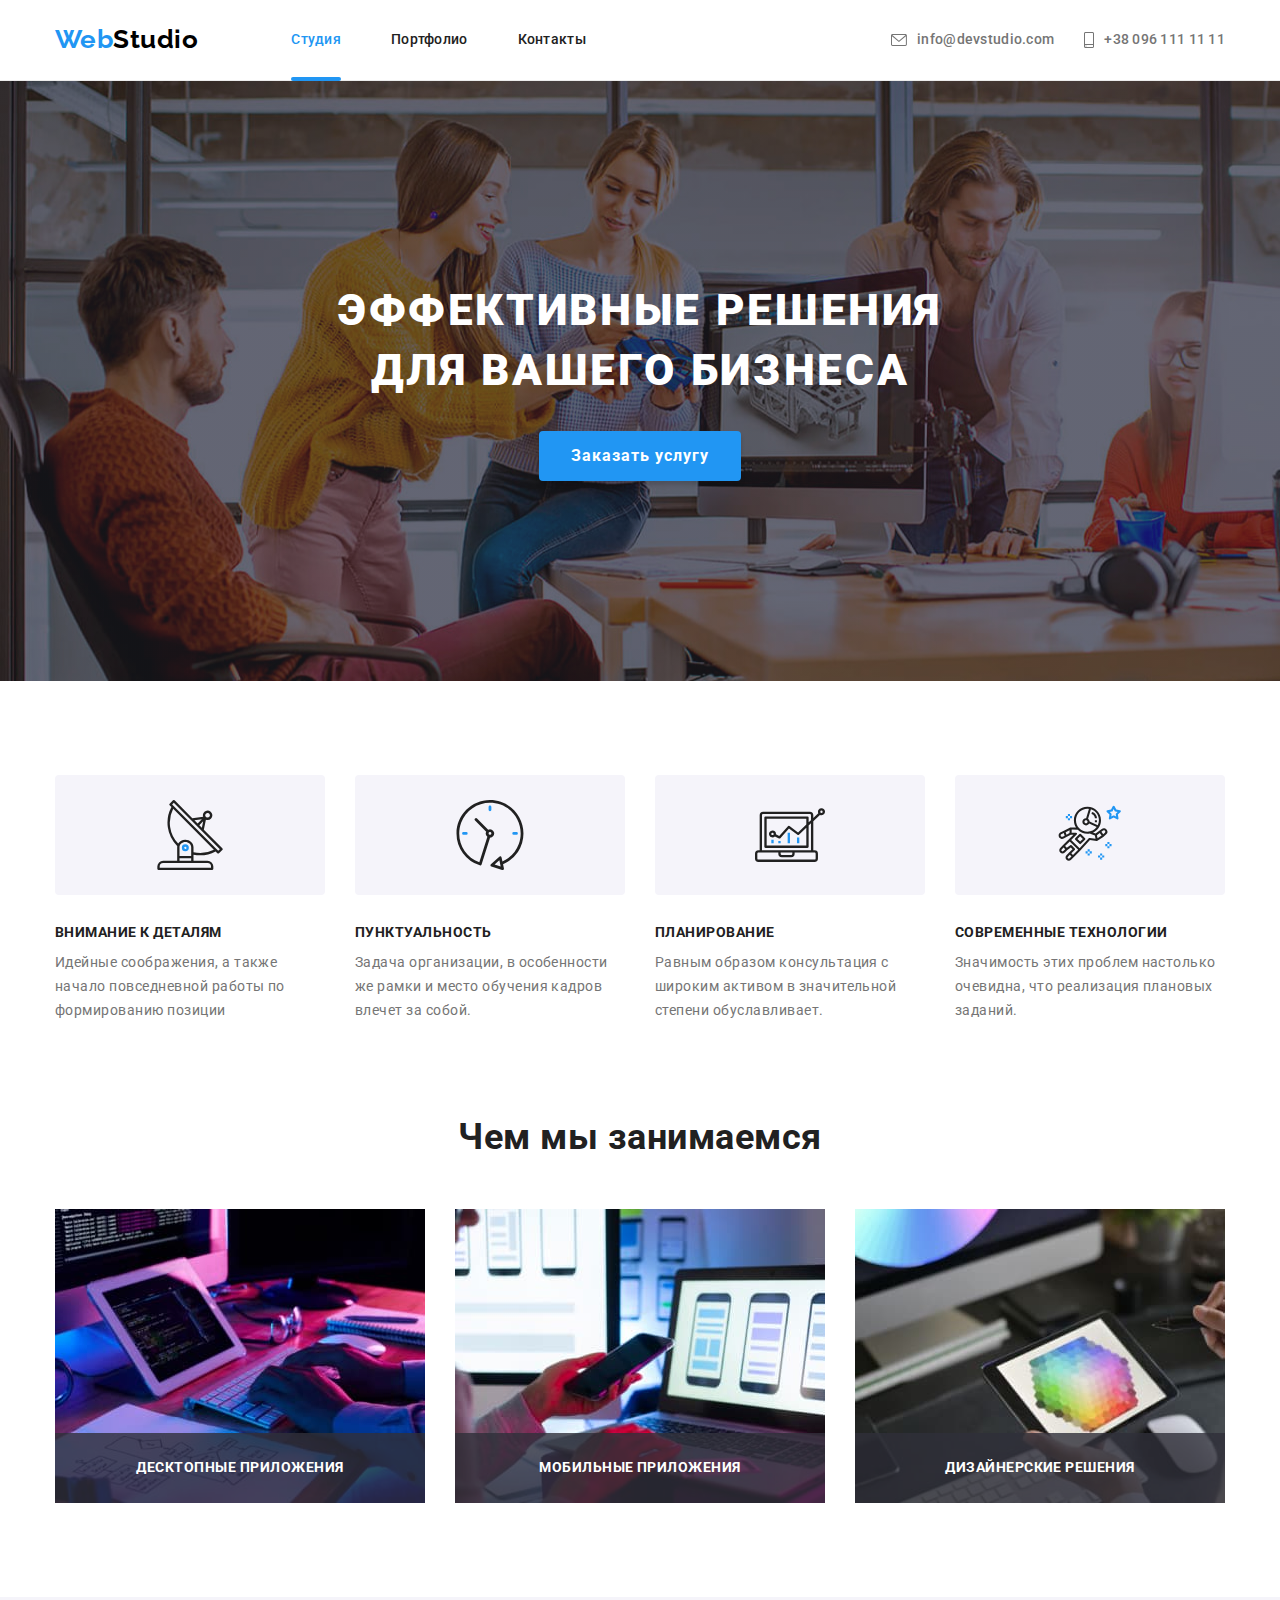
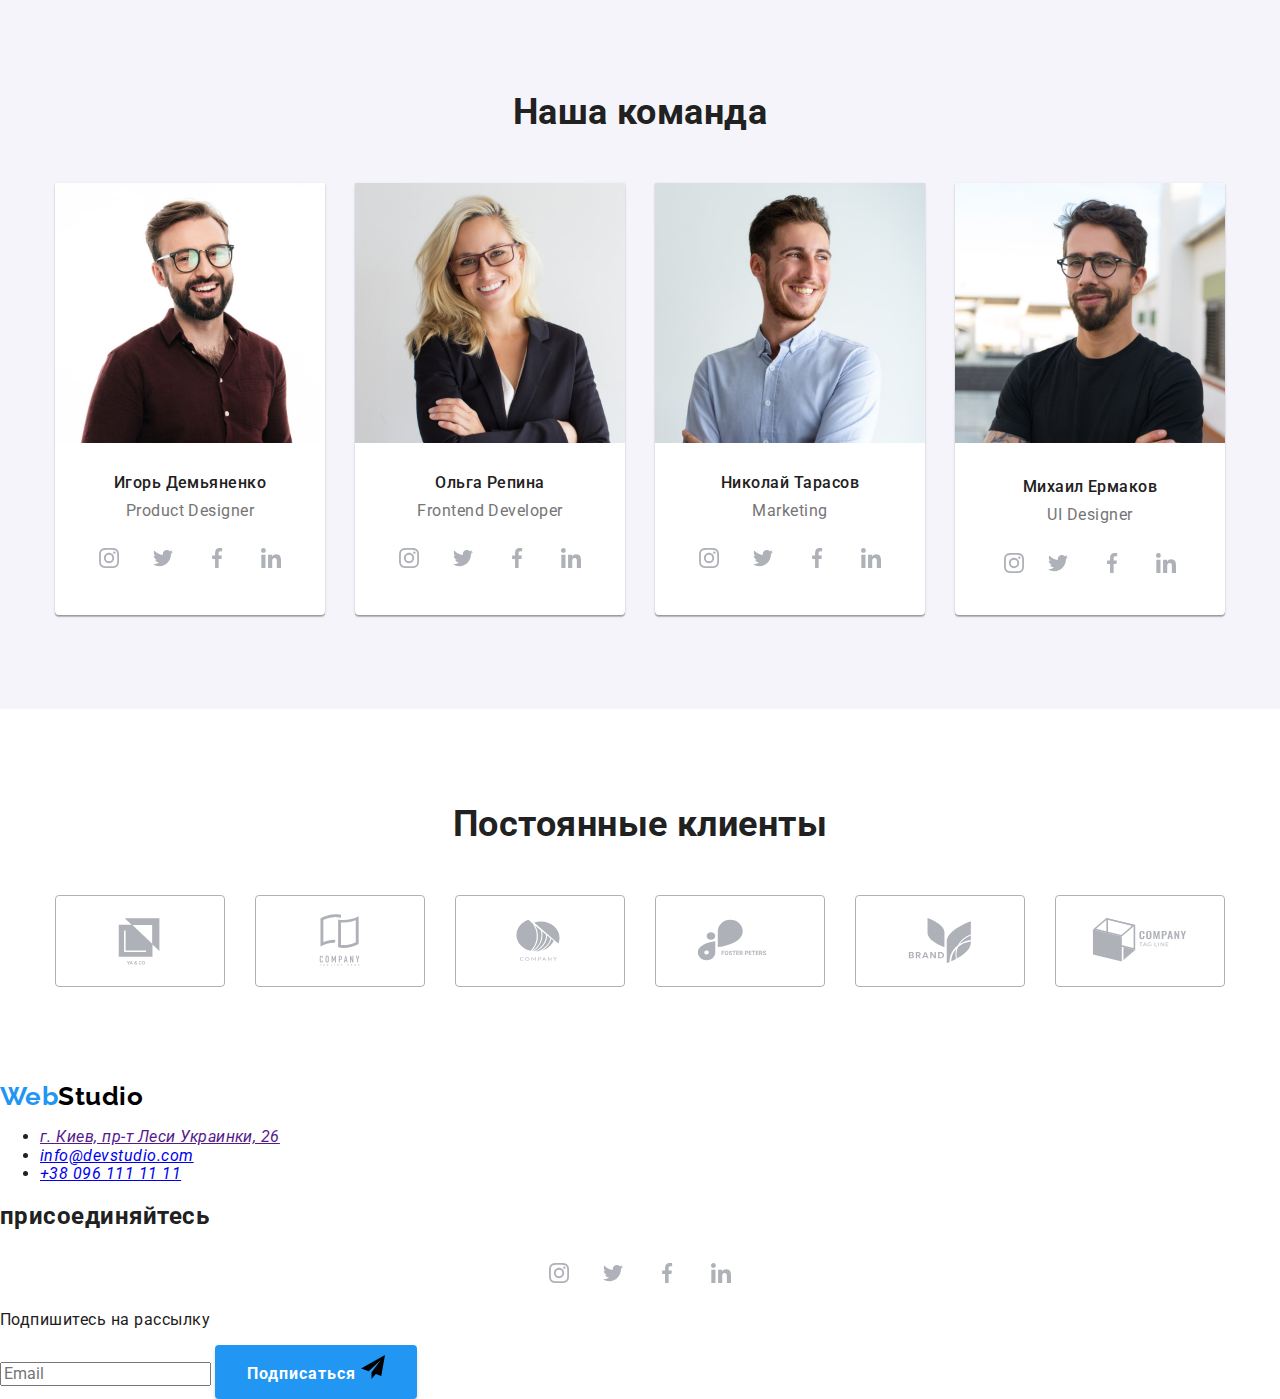
==== commit 58064b33: "code preprocessor from css to sass in index.html" ====
--- a/index.html
+++ b/index.html
@@ -8,19 +8,18 @@
     <link rel="preconnect" href="https://fonts.googleapis.com">
     <link rel="preconnect" href="https://fonts.gstatic.com" crossorigin>
     <link href="https://fonts.googleapis.com/css2?family=Raleway:wght@700&family=Roboto:wght@400;500;700;900&display=swap" rel="stylesheet">   
-    <link rel="stylesheet" href="https://cdnjs.cloudflare.com/ajax/libs/modern-normalize/1.1.0/modern-normalize.min.css">
-    <link rel="stylesheet" href="./css/styles.css">
+    <link rel="stylesheet" href="./css/main.min.css">
 </head>
 <body>
 
     <!-- Шапка  -->
     <header class="header">
 
-   <div class="container main-navigation__container">
+   <div class="main-navigation__container">
         <nav class="main-navigation">
             <a class="logo" href="./index.html"><span class="logo__text">Web</span>Studio</a>
         
-            <ul class="menu list">
+            <ul class="menu">
                 <li class="menu__item">
                     <a class="menu__link current" href="./index.html">Студия</a>
                 </li>
@@ -32,7 +31,7 @@
                 </li>
             </ul>
         </nav>
-        <ul class="contacts list">
+        <ul class="contacts">
             <li class="contacts__item">
                 <a class="contacts__link" href="mailto:info@devstudio.com">
                     <svg class="contacts__icon" width="16" height="12">
@@ -55,16 +54,16 @@
 
         <!-- Герой секция -->
         <section class="hero">
-            <div class="container">
+            <div class="hero__container">
                 <h1 class="hero__title">Эффективные решения для вашего бизнеса</h1>
                 <button class="button" type="button" data-modal-open>Заказать услугу</button>
             </div>
         </section>
 
         <!-- умение компании. <h2>Company skill</h2> должно быть   -->
-        <section class="section">
-           <div class="container">
-                <ul class=" skills list">
+        <section class="skills">
+           <div class="skills__wrapper">
+                <ul class=" skills__list">
                     <li class="skills__items">
                         <div class="skills__icons">
                             <svg width="70" height="70">
@@ -106,10 +105,10 @@
         </section>
 
         <!-- деятельность компании -->
-        <section class="images section">
-            <div class="container">
+        <section class="images">
+            <div class="images__wrapper">
                 <h2 class="images__title">Чем мы занимаемся</h2>
-                <ul class="images__list list">
+                <ul class="images__list">
                     <li class="images__items">
                         <img class="images__img" src="./images/programmig.jpg" alt="Программирование на компьютере" width="370" height="294">
                         <p class="images__text">Десктопные приложения</p>
@@ -127,16 +126,16 @@
         </section>
 
         <!-- Сотрудники компании -->
-        <section class="team section">
-           <div class="container">
+        <section class="team">
+           <div class="team__wrapper">
                 <h2 class="team__title">Наша команда</h2>
-                <ul class="team__list list">
+                <ul class="team__list">
                     <li class="team__items">
                         <img class="team__img" src="./images/Product-Designer.jpg" alt="Игорь Демьяненко" width="270" height="260">
                        <div class="team__content">
                             <h3 class="team__subtitle">Игорь Демьяненко</h3>
                             <p class="team__text" lang="en">Product Designer</p>
-                            <ul class="socials-icons list">
+                            <ul class="socials-icons">
                                 <li class="socials-icons__list">
                                     <a class="socials-icons__link" href="">
                                         <svg class="socials-icons__icon" width="20" height="20">
@@ -284,10 +283,10 @@
         </section>
 
         <!-- постоянные клиенты -->
-        <section class="client section">
-            <div class="container">
+        <section class="client">
+            <div class="client__wrapper">
                 <h2 class="client__title">Постоянные клиенты</h2>
-                <ul class="client__items list">
+                <ul class="client__items">
                     <li class="client__list">
                         <a class="client__link" href="">
                             <svg class="client__icon" width="106" height="60">
@@ -337,40 +336,40 @@
 
         <!-- модальное окно -->
         <div class="backdrop is-hidden" data-modal>
-            <div class="backdrop-form">
-                <button type="button" class="backdrop-btn" data-modal-close>
-                    <svg class="backdrop-icon" width="11" height="11">
-                        <use class="backdrop-icon-close" href="./images/icons.svg#close"></use>
+            <div class="backdrop__form">
+                <button class="backdrop__button" type="button"  data-modal-close>
+                    <svg class="backdrop__icon" width="11" height="11">
+                        <use href="./images/icons.svg#close"></use>
                     </svg>
                 </button>
             <form class="form" name="signup-form">
-                <h3 class="form-title">Оставьте свои данные, мы вам перезвоним</h3>
-                    <label class="form-field"><span class="form-text">Имя</span>
-                        <svg class="form-icon" width="18" height="18">
-                            <use class="" href="./images/icons.svg#person-black"></use>
+                <h3 class="form__title">Оставьте свои данные, мы вам перезвоним</h3>
+                    <label class="form__field"><span class="form__text">Имя</span>
+                        <svg class="form__icon" width="18" height="18">
+                            <use href="./images/icons.svg#person-black"></use>
                         </svg>
-                        <input class="form-input" type="text" name="user-name" />
+                        <input class="form__inputs" type="text" name="user-name" />
                     </label>
-                    <label class="form-field"><span class="form-text">Телефон</span>
-                        <svg class="form-icon" width="18" height="18">
-                            <use class="" href="./images/icons.svg#phone-black"></use>
+                    <label class="form__field"><span class="form__text">Телефон</span>
+                        <svg class="form__icon" width="18" height="18">
+                            <use href="./images/icons.svg#phone-black"></use>
                         </svg>
-                        <input class="form-input" type="tel" name="user-phone" />
+                        <input class="form__inputs" type="tel" name="user-phone" />
                     </label>
-                    <label class="form-field"><span class="form-text">Почта</span>
-                        <svg class="form-icon" width="18" height="18">
-                            <use class="" href="./images/icons.svg#email-black"></use>
+                    <label class="form__field"><span class="form__text">Почта</span>
+                        <svg class="form__icon" width="18" height="18">
+                            <use href="./images/icons.svg#email-black"></use>
                         </svg>
-                        <input class="form-input" type="email" name="user-email"/>
+                        <input class="form__inputs" type="email" name="user-email"/>
                     </label>
-                    <label class="form-field"><span class="form-text">Комментарий</span>
-                        <textarea class="form-textarea" name="user-comments" rows="6" placeholder="Введите текст"></textarea>
+                    <label class="form__field"><span class="form__text">Комментарий</span>
+                        <textarea class="form__textarea" name="user-comments" rows="6" placeholder="Введите текст"></textarea>
                     </label>
-                    <Label class="checkbox-field">
-                        <input class="checkbox" type="checkbox" name="agreement" value="Agreement conditions"> <span class="checkbox-icon"></span>
+                    <Label class="checkbox">
+                        <input class="checkbox__field" type="checkbox" name="agreement" value="Agreement conditions"> <span class="checkbox__icon"></span>
                         Соглашаюсь с рассылкой и принимаю &nbsp;<a href="">Условия договора</a>
                     </Label>
-                    <button class="form-btn" type="submit">Отправить</button>
+                    <button class="button__form" type="submit">Отправить</button>
             </form>
             </div>
         </div>
--- a/css/main.min.css
+++ b/css/main.min.css
@@ -0,0 +1,8 @@
+/*! modern-normalize v1.1.0 | MIT License | https://github.com/sindresorhus/modern-normalize */*,::before,::after{box-sizing:border-box}html{line-height:1.15;-webkit-text-size-adjust:100%;-moz-tab-size:4;tab-size:4}body{margin:0;font-family:system-ui,-apple-system,"Segoe UI",Roboto,Helvetica,Arial,sans-serif,"Apple Color Emoji","Segoe UI Emoji"}hr{height:0;color:inherit}abbr[title]{text-decoration:underline dotted}b,strong{font-weight:bolder}code,kbd,samp,pre{font-family:ui-monospace,+ SFMono-Regular,+ Consolas,+ 'Liberation Mono',+ Menlo,+ monospace;font-size:1em}small{font-size:80%}sub,sup{font-size:75%;line-height:0;position:relative;vertical-align:baseline}sub{bottom:-0.25em}sup{top:-0.5em}table{text-indent:0;border-color:inherit}button,input,optgroup,select,textarea{font-family:inherit;font-size:100%;line-height:1.15;margin:0}button,select{text-transform:none}button,[type='button'],[type='reset'],[type='submit']{-webkit-appearance:button}::-moz-focus-inner{border-style:none;padding:0}:-moz-focusring{outline:1px dotted ButtonText}:-moz-ui-invalid{box-shadow:none}legend{padding:0}progress{vertical-align:baseline}::-webkit-inner-spin-button,::-webkit-outer-spin-button{height:auto}[type='search']{-webkit-appearance:textfield;outline-offset:-2px}::-webkit-search-decoration{-webkit-appearance:none}::-webkit-file-upload-button{-webkit-appearance:button;font:inherit}summary{display:list-item}body{color:#212121;background-color:#fff;font-family:"Roboto",sans-serif;letter-spacing:.03em}.menu,.contacts,.skills__list,.images__list,.team__list,.socials-icons,.client__items{margin:0;padding:0;list-style:none}.skills,.images,.team,.client{padding-top:94px;padding-bottom:94px}.main-navigation__container,.hero__container,.skills__wrapper,.images__wrapper,.team__wrapper,.client__wrapper{width:1200px;padding-left:15px;padding-right:15px;margin-left:auto;margin-right:auto}.button,.button__form{font-weight:700;font-size:16px;line-height:1.88;letter-spacing:0.06em;border-radius:4px;border:hidden;color:#fff;background-color:#2196f3;cursor:pointer}.images__title,.team__title,.client__title{font-weight:700;font-size:36px;line-height:1.17;margin:0 0 50px;padding:0;text-align:center}.socials-icons{display:flex;align-items:center;justify-content:center;text-decoration:none}.socials-icons__link{display:flex;align-items:center;justify-content:center;width:44px;height:44px;border-radius:50%}.header{border-bottom:1px solid #ececec}.main-navigation{display:flex;align-items:center}.main-navigation__container{display:flex;align-items:center;justify-content:space-between}.logo{font-family:'Raleway',+ sans-serif;font-weight:700;font-size:26px;line-height:1.2;text-decoration:none;color:#000000}.logo__text{color:#2196f3}.menu{display:flex;margin-left:93px}.menu__item{position:relative}.menu__item:not(:last-child){margin-right:50px}.menu__link{display:block;padding-top:32px;padding-bottom:32px;font-weight:500;font-size:14px;line-height:1.14;color:inherit;text-decoration:none;letter-spacing:0.02em}.menu__link.current::after{position:absolute;content:'';width:100%;height:4px;bottom:-1px;left:0;background:#2196f3;border-radius:2px}.menu__link.current{color:#2196f3}.menu__link:hover,.menu__link:focus{color:#2196f3}.menu__link{transition:color 250ms cubic-bezier(0.4, 0, 0.2, 1)}.contacts{display:flex}.contacts__item:not(:last-child){margin-right:30px}.contacts__link{display:flex;align-items:center;justify-content:center;color:#757575;font-weight:500;font-size:14px;line-height:1.14;text-decoration:none;letter-spacing:0.02em}.contacts__link:hover,.contacts__link:focus{color:#2196f3}.contacts__link{transition:color 250ms cubic-bezier(0.4, 0, 0.2, 1)}.contacts__icon{margin-right:10px;fill:currentColor}.menu__link .contacts__icon{transition:color 250ms cubic-bezier(0.4, 0, 0.2, 1)}.hero{background-color:#2f303a;text-align:center;padding-top:200px;padding-bottom:200px;background-image:linear-gradient(to right, rgba(47,48,58,0.4), rgba(47,48,58,0.4)),url("../images/hero-img.jpg");max-width:1600px;margin-left:auto;margin-right:auto}.hero__title{color:#fff;width:696px;font-weight:900;font-size:44px;line-height:1.36;letter-spacing:0.06em;text-transform:uppercase;margin:0 auto 30px}.button{padding:10px 32px;box-shadow:0px 4px 4px rgba(0,0,0,0.15);transition:background-color 250ms cubic-bezier(0.4, 0, 0.2, 1)}.button:hover,.button:focus{background-color:#188ce8}.backdrop{position:fixed;left:0;top:0;width:100%;height:100%;background:rgba(0,0,0,0.2);opacity:1;visibility:visible;transition:opacity 250ms cubic-bezier(0.4, 0, 0.2, 1),visibility 250ms cubic-bezier(0.4, 0, 0.2, 1),transform 250ms cubic-bezier(0.4, 0, 0.2, 1);z-index:10}.backdrop.is-hidden{opacity:0;pointer-events:none;visibility:hidden}.backdrop__form{position:absolute;top:50%;left:50%;transform:translate(-50%, -50%) scale(1);min-width:528px;min-height:581px;background-color:#fff;box-shadow:0px 1px 3px rgba(0,0,0,0.12),0px 1px 1px rgba(0,0,0,0.14),0px 2px 1px rgba(0,0,0,0.2);border-radius:4px;transition:transform 250ms cubic-bezier(0.4, 0, 0.2, 1)}.backdrop.is-hidden .backdrop__form{transform:translate(-50%, -50%) scale(0.5)}.backdrop__button{position:absolute;top:8px;right:8px;border:0;padding:0;width:30px;height:30px;border:1px solid rgba(0,0,0,0.1);border-radius:50%;background-color:#fff;cursor:pointer}.backdrop__button:hover,.backdrop__button:focus{color:#2196f3}.backdrop__icon{fill:currentColor;transition:color 250ms cubic-bezier(0.4, 0, 0.2, 1)}.form{padding:40px}.form__title{font-size:20px;line-height:1.15;letter-spacing:0.03em;margin:0;margin-bottom:12px}.form__field{position:relative;display:flex;flex-direction:column;font-weight:400;font-size:12px;line-height:1.16;letter-spacing:0.01em;color:#757575}.form__text{margin-bottom:4px}.form__icon{position:absolute;top:58%;left:12px;transform:translateY(-58%)}.form__field:focus-within>.form__icon{fill:#2196f3}.form__inputs{width:448px;border:1px solid rgba(33,33,33,0.2);border-radius:4px;margin-bottom:10px;padding:12px 13px;padding-left:42px;outline:transparent}.form__inputs:focus-within{border-color:#2196f3}.form__textarea{width:448px;border:1px solid rgba(33,33,33,0.2);border-radius:4px;margin-bottom:20px;padding:16px 12px;resize:none;outline:none}.form__textarea::placeholder{letter-spacing:0.01em;color:rgba(117,117,117,0.5)}.form__textarea:focus-within{border-color:#2196f3}.checkbox{display:flex;align-items:center;justify-content:center;font-weight:400;font-size:14px;line-height:1.71;color:var(--icon-sub-text);margin-bottom:30px}.checkbox__field{position:absolute;width:1px;height:1px;max-width:-1px;border:0;padding:0;clip:rect(0 0 0 0);overflow:hidden}.checkbox__icon{width:15px;height:15px;border:1px solid #212121;border-radius:4px;cursor:pointer;margin-right:7px}.checkbox__field:checked+.checkbox__icon{border-color:#2196f3;background-color:#2196f3;background-image:url("../images/check.svg");background-size:contain;background-origin:border-box}.button__form{display:block;margin-left:auto;margin-right:auto;padding:10px 55px;transition:background-color 250ms cubic-bezier(0.4, 0, 0.2, 1),box-shadow 250ms cubic-bezier(0.4, 0, 0.2, 1)}.button__form:hover,.button__form:focus{box-shadow:0px 4px 4px rgba(0,0,0,0.15)}.skills__list{display:flex}.skills__items{width:270px}.skills__items:not(:last-child){margin-right:30px}.skills__icons{display:flex;align-items:center;justify-content:center;width:270px;height:120px;background-color:#f5f4fa;margin-bottom:30px;border-radius:4px}.skills__title{font-weight:700;font-size:14px;line-height:1.14;text-transform:uppercase;margin:0;margin-bottom:10px;padding:0}.skills__text{color:#757575;font-weight:400;font-size:14px;line-height:1.71;margin:0;padding:0}.images{padding-top:0}.images__list{display:flex}.images__items{position:relative}.images__items:not(:last-child){margin-right:30px}.images__img{display:block}.images__text{position:absolute;bottom:0;left:0;width:370px;height:70px;font-weight:700;font-size:14px;line-height:1.14;color:#fff;text-align:center;padding-top:27px;padding-bottom:27px;margin:0;text-transform:uppercase;background:rgba(47,48,58,0.8)}.team{background-color:#f5f4fa}.team__list{display:flex}.team__items{text-align:center;background-color:#fff;box-shadow:0px 1px 3px rgba(0,0,0,0.12),0px 1px 1px rgba(0,0,0,0.14),0px 2px 1px rgba(0,0,0,0.2);border-radius:0px 0px 4px 4px}.team__items:not(:last-child){margin-right:30px}.team__img{display:block}.team__content{padding-top:30px;padding-bottom:30px}.team__subtitle{font-weight:500;font-size:16px;line-height:1.19;margin-top:0;margin-bottom:10px}.team__text{font-weight:400;font-size:16px;line-height:1.17;color:#757575;margin:0;margin-bottom:16px}.socials-icons__list:not(:last-child){margin-right:10px}.socials-icons__link{color:#afb1b8;transition:background-color 250ms cubic-bezier(0.4, 0, 0.2, 1)}.socials-icons__link:hover,.socials-icons__link:focus{color:#fff;background-color:#2196f3}.socials-icons__icon{fill:currentColor;transition:color 250ms cubic-bezier(0.4, 0, 0.2, 1)}.client__items{display:flex}.client__list:not(:last-child){margin-right:30px}.client__link{display:flex;align-items:center;justify-content:center;color:#afb1b8;border:1px solid #afb1b8;border-radius:4px;width:170px;height:92px;transition:border 250ms cubic-bezier(0.4, 0, 0.2, 1)}.client__link:hover,.client__link:focus{color:#2196f3;border:1px solid #2196f3}.client__icon{fill:currentColor;transition:color 250ms cubic-bezier(0.4, 0, 0.2, 1)}
+/*# sourceMappingURL=main.min.css.map */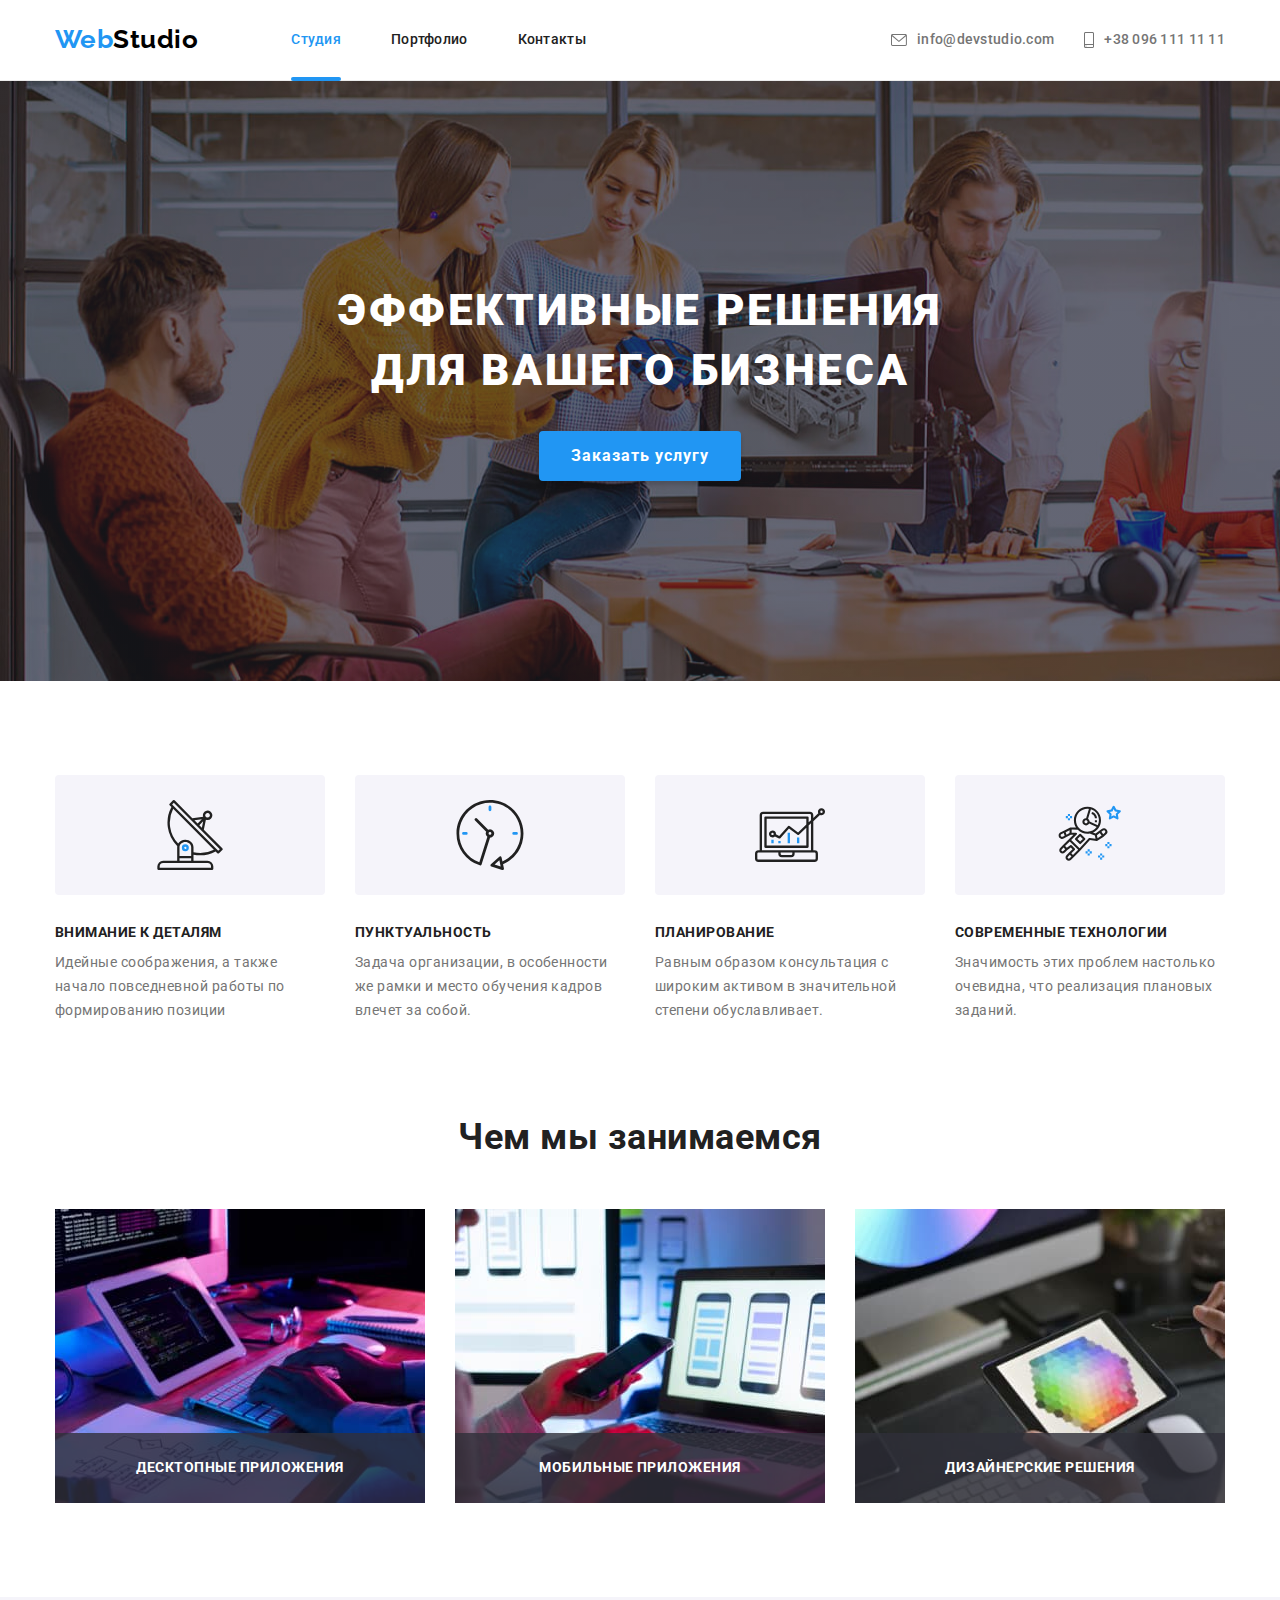
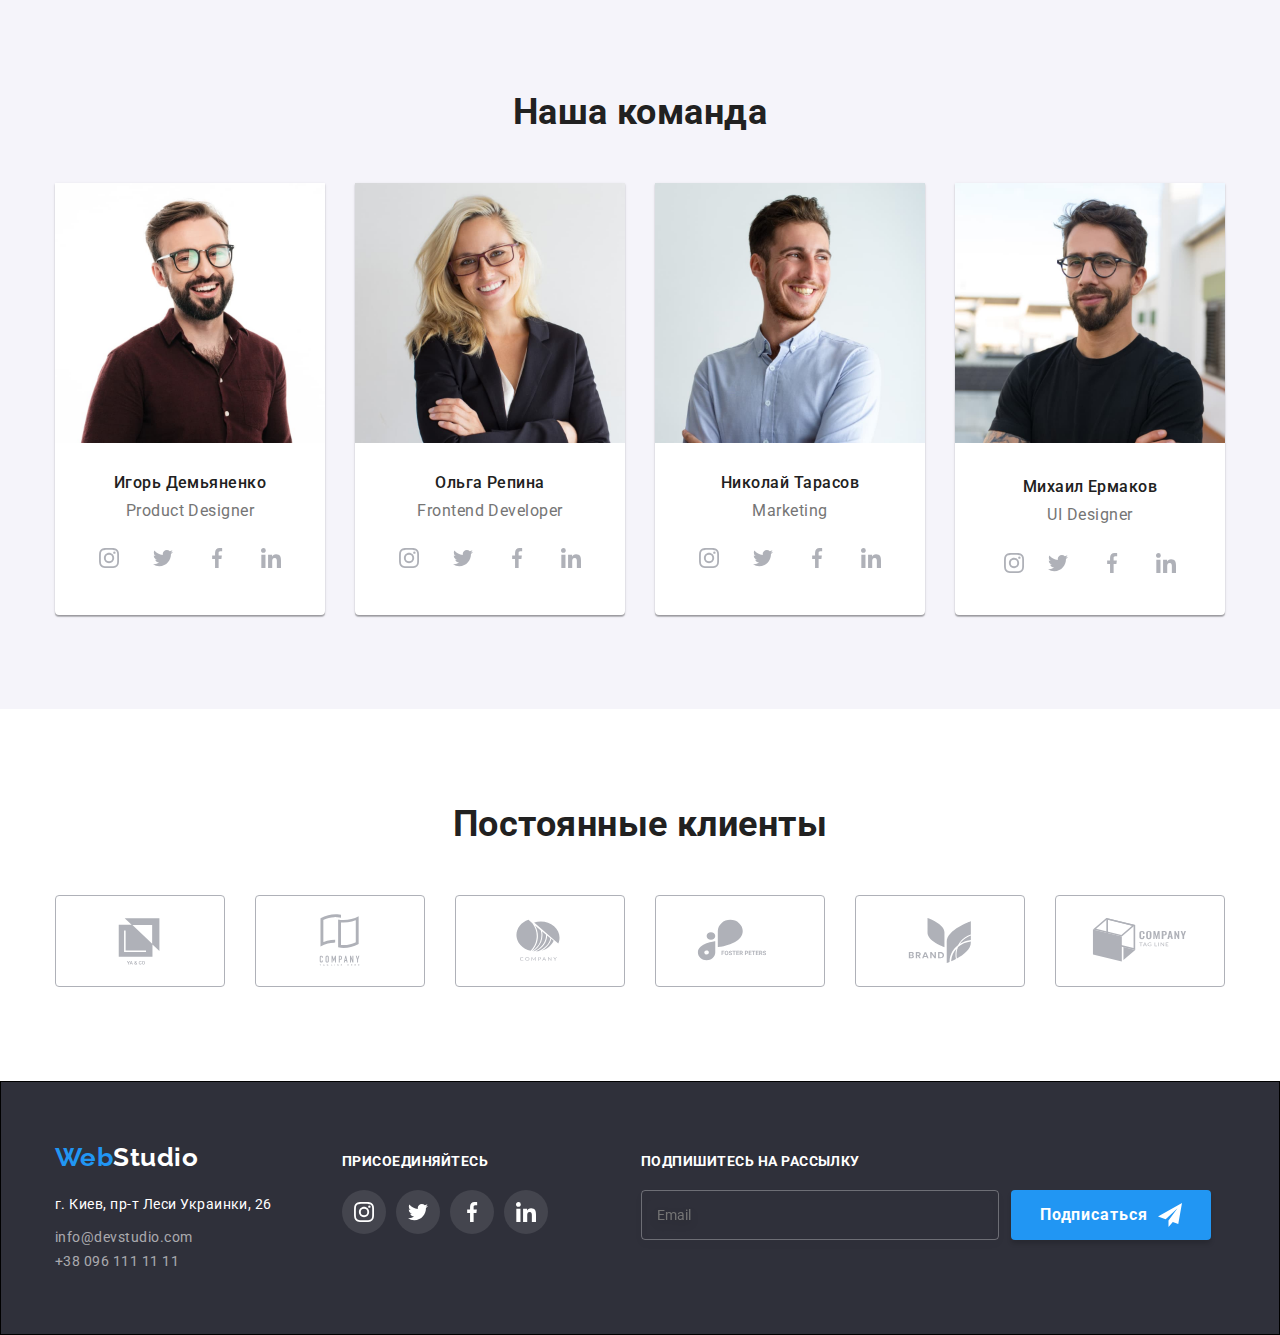
==== commit 0fdd361a: "code preprocessor from css to sass in portfolio.html" ====
--- a/index.html
+++ b/index.html
@@ -379,20 +379,20 @@
     <!-- Подвал сайта -->
     <footer class="footer">
 
-        <div class="container footer__container">
-
-           <div class="footer__addresses">
-                <a class="logo footer__logo" href="./index.html"><span class="logo__text">Web</span>Studio</a>
-                <address class="addresses">
-                    <ul class="list">
-                        <li class="addresses-item">
-                            <a class="addresses__link" href="">г. Киев, пр-т Леси Украинки, 26</a>
-                        </li>
-                        <li class="addresses-item">
-                            <a class="addresses__link addresses__link--color " href="mailto:info@devstudio.com">info@devstudio.com</a>
-                        </li>
-                        <li class="addresses-item">
-                            <a class="addresses__link addresses__link--color " href="tel:+380961111111">+38 096 111 11 11</a>
+        <div class="footer__wrapper">
+
+           <div class="footer__contacts">
+                <a class="footer__logo" href="./index.html"><span class="logo__text">Web</span>Studio</a>
+                <address class="footer__addresses">
+                    <ul class="footer__list">
+                        <li class="footer__item">
+                            <a class="footer__link" href="">г. Киев, пр-т Леси Украинки, 26</a>
+                        </li>
+                        <li class="footer-item">
+                            <a class="footer__link footer__link--color " href="mailto:info@devstudio.com">info@devstudio.com</a>
+                        </li>
+                        <li class="footer__item">
+                            <a class="footer__link footer__link--color " href="tel:+380961111111">+38 096 111 11 11</a>
                         </li>
                     </ul>
                 </address>
@@ -400,31 +400,31 @@
 
             <div class="footer__social">
                     <h2 class="footer-social__title">присоединяйтесь</h2>
-                    <ul class="socials-icons list">
-                        <li class="socials-icons__list">
-                            <a class="socials-icons__link footer__socials-icons__link" href="">
-                                <svg class="socials-icons__icon socials-icons__icon--color" width="20" height="20">
+                    <ul class="footer-socials__items">
+                        <li class="footer-socials__list">
+                            <a class="footer-socials__link" href="">
+                                <svg class="footer-socials__icon" width="20" height="20">
                                     <use class="" href="./images/icons.svg#instagram"></use>
                                 </svg>
                             </a>
                         </li>
-                        <li class="socials-icons__list">
-                            <a class="socials-icons__link footer__socials-icons__link" href="">
-                                <svg class="socials-icons__icon socials-icons__icon--color" width="20" height="20">
+                        <li class="footer-socials__list">
+                            <a class="footer-socials__link" href="">
+                                <svg class="footer-socials__icon" width="20" height="20">
                                     <use class="" href="./images/icons.svg#twitter"></use>
                                 </svg>
                             </a>
                         </li>
-                        <li class="socials-icons__list">
-                            <a class="socials-icons__link footer__socials-icons__link " href="">
-                                <svg class="socials-icons__icon socials-icons__icon--color" width="20" height="20">
+                        <li class="footer-socials__list">
+                            <a class="footer-socials__link " href="">
+                                <svg class="footer-socials__icon" width="20" height="20">
                                     <use class="" href="./images/icons.svg#facebook"></use>
                                 </svg>
                             </a>
                         </li>
-                        <li class="socials-icons__list">
-                            <a class="socials-icons__link footer__socials-icons__link" href="">
-                                <svg class="socials-icons__icon socials-icons__icon--color" width="20" height="20">
+                        <li class="footer-socials__list">
+                            <a class="footer-socials__link" href="">
+                                <svg class="footer-socials__icon" width="20" height="20">
                                     <use class="" href="./images/icons.svg#linkedin"></use>
                                 </svg>
                             </a>
--- a/css/main.min.css
+++ b/css/main.min.css
@@ -3,6 +3,6 @@
  Consolas,  'Liberation Mono',  Menlo,- monospace;font-size:1em}small{font-size:80%}sub,sup{font-size:75%;line-height:0;position:relative;vertical-align:baseline}sub{bottom:-0.25em}sup{top:-0.5em}table{text-indent:0;border-color:inherit}button,input,optgroup,select,textarea{font-family:inherit;font-size:100%;line-height:1.15;margin:0}button,select{text-transform:none}button,[type='button'],[type='reset'],[type='submit']{-webkit-appearance:button}::-moz-focus-inner{border-style:none;padding:0}:-moz-focusring{outline:1px dotted ButtonText}:-moz-ui-invalid{box-shadow:none}legend{padding:0}progress{vertical-align:baseline}::-webkit-inner-spin-button,::-webkit-outer-spin-button{height:auto}[type='search']{-webkit-appearance:textfield;outline-offset:-2px}::-webkit-search-decoration{-webkit-appearance:none}::-webkit-file-upload-button{-webkit-appearance:button;font:inherit}summary{display:list-item}body{color:#212121;background-color:#fff;font-family:"Roboto",sans-serif;letter-spacing:.03em}.menu,.contacts,.skills__list,.images__list,.team__list,.socials-icons,.client__items{margin:0;padding:0;list-style:none}.skills,.images,.team,.client{padding-top:94px;padding-bottom:94px}.main-navigation__container,.hero__container,.skills__wrapper,.images__wrapper,.team__wrapper,.client__wrapper{width:1200px;padding-left:15px;padding-right:15px;margin-left:auto;margin-right:auto}.button,.button__form{font-weight:700;font-size:16px;line-height:1.88;letter-spacing:0.06em;border-radius:4px;border:hidden;color:#fff;background-color:#2196f3;cursor:pointer}.images__title,.team__title,.client__title{font-weight:700;font-size:36px;line-height:1.17;margin:0 0 50px;padding:0;text-align:center}.socials-icons{display:flex;align-items:center;justify-content:center;text-decoration:none}.socials-icons__link{display:flex;align-items:center;justify-content:center;width:44px;height:44px;border-radius:50%}.header{border-bottom:1px solid #ececec}.main-navigation{display:flex;align-items:center}.main-navigation__container{display:flex;align-items:center;justify-content:space-between}.logo{font-family:'Raleway',- sans-serif;font-weight:700;font-size:26px;line-height:1.2;text-decoration:none;color:#000000}.logo__text{color:#2196f3}.menu{display:flex;margin-left:93px}.menu__item{position:relative}.menu__item:not(:last-child){margin-right:50px}.menu__link{display:block;padding-top:32px;padding-bottom:32px;font-weight:500;font-size:14px;line-height:1.14;color:inherit;text-decoration:none;letter-spacing:0.02em}.menu__link.current::after{position:absolute;content:'';width:100%;height:4px;bottom:-1px;left:0;background:#2196f3;border-radius:2px}.menu__link.current{color:#2196f3}.menu__link:hover,.menu__link:focus{color:#2196f3}.menu__link{transition:color 250ms cubic-bezier(0.4, 0, 0.2, 1)}.contacts{display:flex}.contacts__item:not(:last-child){margin-right:30px}.contacts__link{display:flex;align-items:center;justify-content:center;color:#757575;font-weight:500;font-size:14px;line-height:1.14;text-decoration:none;letter-spacing:0.02em}.contacts__link:hover,.contacts__link:focus{color:#2196f3}.contacts__link{transition:color 250ms cubic-bezier(0.4, 0, 0.2, 1)}.contacts__icon{margin-right:10px;fill:currentColor}.menu__link .contacts__icon{transition:color 250ms cubic-bezier(0.4, 0, 0.2, 1)}.hero{background-color:#2f303a;text-align:center;padding-top:200px;padding-bottom:200px;background-image:linear-gradient(to right, rgba(47,48,58,0.4), rgba(47,48,58,0.4)),url("../images/hero-img.jpg");max-width:1600px;margin-left:auto;margin-right:auto}.hero__title{color:#fff;width:696px;font-weight:900;font-size:44px;line-height:1.36;letter-spacing:0.06em;text-transform:uppercase;margin:0 auto 30px}.button{padding:10px 32px;box-shadow:0px 4px 4px rgba(0,0,0,0.15);transition:background-color 250ms cubic-bezier(0.4, 0, 0.2, 1)}.button:hover,.button:focus{background-color:#188ce8}.backdrop{position:fixed;left:0;top:0;width:100%;height:100%;background:rgba(0,0,0,0.2);opacity:1;visibility:visible;transition:opacity 250ms cubic-bezier(0.4, 0, 0.2, 1),visibility 250ms cubic-bezier(0.4, 0, 0.2, 1),transform 250ms cubic-bezier(0.4, 0, 0.2, 1);z-index:10}.backdrop.is-hidden{opacity:0;pointer-events:none;visibility:hidden}.backdrop__form{position:absolute;top:50%;left:50%;transform:translate(-50%, -50%) scale(1);min-width:528px;min-height:581px;background-color:#fff;box-shadow:0px 1px 3px rgba(0,0,0,0.12),0px 1px 1px rgba(0,0,0,0.14),0px 2px 1px rgba(0,0,0,0.2);border-radius:4px;transition:transform 250ms cubic-bezier(0.4, 0, 0.2, 1)}.backdrop.is-hidden .backdrop__form{transform:translate(-50%, -50%) scale(0.5)}.backdrop__button{position:absolute;top:8px;right:8px;border:0;padding:0;width:30px;height:30px;border:1px solid rgba(0,0,0,0.1);border-radius:50%;background-color:#fff;cursor:pointer}.backdrop__button:hover,.backdrop__button:focus{color:#2196f3}.backdrop__icon{fill:currentColor;transition:color 250ms cubic-bezier(0.4, 0, 0.2, 1)}.form{padding:40px}.form__title{font-size:20px;line-height:1.15;letter-spacing:0.03em;margin:0;margin-bottom:12px}.form__field{position:relative;display:flex;flex-direction:column;font-weight:400;font-size:12px;line-height:1.16;letter-spacing:0.01em;color:#757575}.form__text{margin-bottom:4px}.form__icon{position:absolute;top:58%;left:12px;transform:translateY(-58%)}.form__field:focus-within>.form__icon{fill:#2196f3}.form__inputs{width:448px;border:1px solid rgba(33,33,33,0.2);border-radius:4px;margin-bottom:10px;padding:12px 13px;padding-left:42px;outline:transparent}.form__inputs:focus-within{border-color:#2196f3}.form__textarea{width:448px;border:1px solid rgba(33,33,33,0.2);border-radius:4px;margin-bottom:20px;padding:16px 12px;resize:none;outline:none}.form__textarea::placeholder{letter-spacing:0.01em;color:rgba(117,117,117,0.5)}.form__textarea:focus-within{border-color:#2196f3}.checkbox{display:flex;align-items:center;justify-content:center;font-weight:400;font-size:14px;line-height:1.71;color:var(--icon-sub-text);margin-bottom:30px}.checkbox__field{position:absolute;width:1px;height:1px;max-width:-1px;border:0;padding:0;clip:rect(0 0 0 0);overflow:hidden}.checkbox__icon{width:15px;height:15px;border:1px solid #212121;border-radius:4px;cursor:pointer;margin-right:7px}.checkbox__field:checked+.checkbox__icon{border-color:#2196f3;background-color:#2196f3;background-image:url("../images/check.svg");background-size:contain;background-origin:border-box}.button__form{display:block;margin-left:auto;margin-right:auto;padding:10px 55px;transition:background-color 250ms cubic-bezier(0.4, 0, 0.2, 1),box-shadow 250ms cubic-bezier(0.4, 0, 0.2, 1)}.button__form:hover,.button__form:focus{box-shadow:0px 4px 4px rgba(0,0,0,0.15)}.skills__list{display:flex}.skills__items{width:270px}.skills__items:not(:last-child){margin-right:30px}.skills__icons{display:flex;align-items:center;justify-content:center;width:270px;height:120px;background-color:#f5f4fa;margin-bottom:30px;border-radius:4px}.skills__title{font-weight:700;font-size:14px;line-height:1.14;text-transform:uppercase;margin:0;margin-bottom:10px;padding:0}.skills__text{color:#757575;font-weight:400;font-size:14px;line-height:1.71;margin:0;padding:0}.images{padding-top:0}.images__list{display:flex}.images__items{position:relative}.images__items:not(:last-child){margin-right:30px}.images__img{display:block}.images__text{position:absolute;bottom:0;left:0;width:370px;height:70px;font-weight:700;font-size:14px;line-height:1.14;color:#fff;text-align:center;padding-top:27px;padding-bottom:27px;margin:0;text-transform:uppercase;background:rgba(47,48,58,0.8)}.team{background-color:#f5f4fa}.team__list{display:flex}.team__items{text-align:center;background-color:#fff;box-shadow:0px 1px 3px rgba(0,0,0,0.12),0px 1px 1px rgba(0,0,0,0.14),0px 2px 1px rgba(0,0,0,0.2);border-radius:0px 0px 4px 4px}.team__items:not(:last-child){margin-right:30px}.team__img{display:block}.team__content{padding-top:30px;padding-bottom:30px}.team__subtitle{font-weight:500;font-size:16px;line-height:1.19;margin-top:0;margin-bottom:10px}.team__text{font-weight:400;font-size:16px;line-height:1.17;color:#757575;margin:0;margin-bottom:16px}.socials-icons__list:not(:last-child){margin-right:10px}.socials-icons__link{color:#afb1b8;transition:background-color 250ms cubic-bezier(0.4, 0, 0.2, 1)}.socials-icons__link:hover,.socials-icons__link:focus{color:#fff;background-color:#2196f3}.socials-icons__icon{fill:currentColor;transition:color 250ms cubic-bezier(0.4, 0, 0.2, 1)}.client__items{display:flex}.client__list:not(:last-child){margin-right:30px}.client__link{display:flex;align-items:center;justify-content:center;color:#afb1b8;border:1px solid #afb1b8;border-radius:4px;width:170px;height:92px;transition:border 250ms cubic-bezier(0.4, 0, 0.2, 1)}.client__link:hover,.client__link:focus{color:#2196f3;border:1px solid #2196f3}.client__icon{fill:currentColor;transition:color 250ms cubic-bezier(0.4, 0, 0.2, 1)}
+ monospace;font-size:1em}small{font-size:80%}sub,sup{font-size:75%;line-height:0;position:relative;vertical-align:baseline}sub{bottom:-0.25em}sup{top:-0.5em}table{text-indent:0;border-color:inherit}button,input,optgroup,select,textarea{font-family:inherit;font-size:100%;line-height:1.15;margin:0}button,select{text-transform:none}button,[type='button'],[type='reset'],[type='submit']{-webkit-appearance:button}::-moz-focus-inner{border-style:none;padding:0}:-moz-focusring{outline:1px dotted ButtonText}:-moz-ui-invalid{box-shadow:none}legend{padding:0}progress{vertical-align:baseline}::-webkit-inner-spin-button,::-webkit-outer-spin-button{height:auto}[type='search']{-webkit-appearance:textfield;outline-offset:-2px}::-webkit-search-decoration{-webkit-appearance:none}::-webkit-file-upload-button{-webkit-appearance:button;font:inherit}summary{display:list-item}body{color:#212121;background-color:#fff;font-family:"Roboto",sans-serif;letter-spacing:.03em}.menu,.contacts,.skills__list,.images__list,.team__list,.socials-icons,.client__items,.footer__list,.footer-socials__items{margin:0;padding:0;list-style:none}.skills,.images,.team,.client{padding-top:94px;padding-bottom:94px}.main-navigation__container,.hero__container,.skills__wrapper,.images__wrapper,.team__wrapper,.client__wrapper,.footer__wrapper{width:1200px;padding-left:15px;padding-right:15px;margin-left:auto;margin-right:auto}.logo,.footer__logo{font-family:'Raleway',+ sans-serif;font-weight:700;font-size:26px;line-height:1.2;text-decoration:none}.button,.button__form,.footer-form__button{font-weight:700;font-size:16px;line-height:1.88;letter-spacing:0.06em;border-radius:4px;border:hidden;color:#fff;background-color:#2196f3;cursor:pointer}.images__title,.team__title,.client__title{font-weight:700;font-size:36px;line-height:1.17;margin:0 0 50px;padding:0;text-align:center}.socials-icons,.footer-socials__items{display:flex;align-items:center;justify-content:center;text-decoration:none}.socials-icons__link,.footer-socials__link{display:flex;align-items:center;justify-content:center;width:44px;height:44px;border-radius:50%}.header{border-bottom:1px solid #ececec}.main-navigation{display:flex;align-items:center}.main-navigation__container{display:flex;align-items:center;justify-content:space-between}.logo{color:#000000}.logo__text{color:#2196f3}.menu{display:flex;margin-left:93px}.menu__item{position:relative}.menu__item:not(:last-child){margin-right:50px}.menu__link{display:block;padding-top:32px;padding-bottom:32px;font-weight:500;font-size:14px;line-height:1.14;color:inherit;text-decoration:none;letter-spacing:0.02em}.menu__link.current::after{position:absolute;content:'';width:100%;height:4px;bottom:-1px;left:0;background:#2196f3;border-radius:2px}.menu__link.current{color:#2196f3}.menu__link:hover,.menu__link:focus{color:#2196f3}.menu__link{transition:color 250ms cubic-bezier(0.4, 0, 0.2, 1)}.contacts{display:flex}.contacts__item:not(:last-child){margin-right:30px}.contacts__link{display:flex;align-items:center;justify-content:center;color:#757575;font-weight:500;font-size:14px;line-height:1.14;text-decoration:none;letter-spacing:0.02em}.contacts__link:hover,.contacts__link:focus{color:#2196f3}.contacts__link{transition:color 250ms cubic-bezier(0.4, 0, 0.2, 1)}.contacts__icon{margin-right:10px;fill:currentColor}.menu__link .contacts__icon{transition:color 250ms cubic-bezier(0.4, 0, 0.2, 1)}.hero{background-color:#2f303a;text-align:center;padding-top:200px;padding-bottom:200px;background-image:linear-gradient(to right, rgba(47,48,58,0.4), rgba(47,48,58,0.4)),url("../images/hero-img.jpg");max-width:1600px;margin-left:auto;margin-right:auto}.hero__title{color:#fff;width:696px;font-weight:900;font-size:44px;line-height:1.36;letter-spacing:0.06em;text-transform:uppercase;margin:0 auto 30px}.button{padding:10px 32px;box-shadow:0px 4px 4px rgba(0,0,0,0.15);transition:background-color 250ms cubic-bezier(0.4, 0, 0.2, 1)}.button:hover,.button:focus{background-color:#188ce8}.backdrop{position:fixed;left:0;top:0;width:100%;height:100%;background:rgba(0,0,0,0.2);opacity:1;visibility:visible;transition:opacity 250ms cubic-bezier(0.4, 0, 0.2, 1),visibility 250ms cubic-bezier(0.4, 0, 0.2, 1),transform 250ms cubic-bezier(0.4, 0, 0.2, 1);z-index:10}.backdrop.is-hidden{opacity:0;pointer-events:none;visibility:hidden}.backdrop__form{position:absolute;top:50%;left:50%;transform:translate(-50%, -50%) scale(1);min-width:528px;min-height:581px;background-color:#fff;box-shadow:0px 1px 3px rgba(0,0,0,0.12),0px 1px 1px rgba(0,0,0,0.14),0px 2px 1px rgba(0,0,0,0.2);border-radius:4px;transition:transform 250ms cubic-bezier(0.4, 0, 0.2, 1)}.backdrop.is-hidden .backdrop__form{transform:translate(-50%, -50%) scale(0.5)}.backdrop__button{position:absolute;top:8px;right:8px;border:0;padding:0;width:30px;height:30px;border:1px solid rgba(0,0,0,0.1);border-radius:50%;background-color:#fff;cursor:pointer}.backdrop__button:hover,.backdrop__button:focus{color:#2196f3}.backdrop__icon{fill:currentColor;transition:color 250ms cubic-bezier(0.4, 0, 0.2, 1)}.form{padding:40px}.form__title{font-size:20px;line-height:1.15;letter-spacing:0.03em;margin:0;margin-bottom:12px}.form__field{position:relative;display:flex;flex-direction:column;font-weight:400;font-size:12px;line-height:1.16;letter-spacing:0.01em;color:#757575}.form__text{margin-bottom:4px}.form__icon{position:absolute;top:58%;left:12px;transform:translateY(-58%)}.form__field:focus-within>.form__icon{fill:#2196f3}.form__inputs{width:448px;border:1px solid rgba(33,33,33,0.2);border-radius:4px;margin-bottom:10px;padding:12px 13px;padding-left:42px;outline:transparent}.form__inputs:focus-within{border-color:#2196f3}.form__textarea{width:448px;border:1px solid rgba(33,33,33,0.2);border-radius:4px;margin-bottom:20px;padding:16px 12px;resize:none;outline:none}.form__textarea::placeholder{letter-spacing:0.01em;color:rgba(117,117,117,0.5)}.form__textarea:focus-within{border-color:#2196f3}.checkbox{display:flex;align-items:center;justify-content:center;font-weight:400;font-size:14px;line-height:1.71;color:var(--icon-sub-text);margin-bottom:30px}.checkbox__field{position:absolute;width:1px;height:1px;max-width:-1px;border:0;padding:0;clip:rect(0 0 0 0);overflow:hidden}.checkbox__icon{width:15px;height:15px;border:1px solid #212121;border-radius:4px;cursor:pointer;margin-right:7px}.checkbox__field:checked+.checkbox__icon{border-color:#2196f3;background-color:#2196f3;background-image:url("../images/check.svg");background-size:contain;background-origin:border-box}.button__form{display:block;margin-left:auto;margin-right:auto;padding:10px 55px;transition:background-color 250ms cubic-bezier(0.4, 0, 0.2, 1),box-shadow 250ms cubic-bezier(0.4, 0, 0.2, 1)}.button__form:hover,.button__form:focus{box-shadow:0px 4px 4px rgba(0,0,0,0.15)}.skills__list{display:flex}.skills__items{width:270px}.skills__items:not(:last-child){margin-right:30px}.skills__icons{display:flex;align-items:center;justify-content:center;width:270px;height:120px;background-color:#f5f4fa;margin-bottom:30px;border-radius:4px}.skills__title{font-weight:700;font-size:14px;line-height:1.14;text-transform:uppercase;margin:0;margin-bottom:10px;padding:0}.skills__text{color:#757575;font-weight:400;font-size:14px;line-height:1.71;margin:0;padding:0}.images{padding-top:0}.images__list{display:flex}.images__items{position:relative}.images__items:not(:last-child){margin-right:30px}.images__img{display:block}.images__text{position:absolute;bottom:0;left:0;width:370px;height:70px;font-weight:700;font-size:14px;line-height:1.14;color:#fff;text-align:center;padding-top:27px;padding-bottom:27px;margin:0;text-transform:uppercase;background:rgba(47,48,58,0.8)}.team{background-color:#f5f4fa}.team__list{display:flex}.team__items{text-align:center;background-color:#fff;box-shadow:0px 1px 3px rgba(0,0,0,0.12),0px 1px 1px rgba(0,0,0,0.14),0px 2px 1px rgba(0,0,0,0.2);border-radius:0px 0px 4px 4px}.team__items:not(:last-child){margin-right:30px}.team__img{display:block}.team__content{padding-top:30px;padding-bottom:30px}.team__subtitle{font-weight:500;font-size:16px;line-height:1.19;margin-top:0;margin-bottom:10px}.team__text{font-weight:400;font-size:16px;line-height:1.17;color:#757575;margin:0;margin-bottom:16px}.socials-icons__list:not(:last-child){margin-right:10px}.socials-icons__link{color:#afb1b8;transition:background-color 250ms cubic-bezier(0.4, 0, 0.2, 1)}.socials-icons__link:hover,.socials-icons__link:focus{color:#fff;background-color:#2196f3}.socials-icons__icon{fill:currentColor;transition:color 250ms cubic-bezier(0.4, 0, 0.2, 1)}.client__items{display:flex}.client__list:not(:last-child){margin-right:30px}.client__link{display:flex;align-items:center;justify-content:center;color:#afb1b8;border:1px solid #afb1b8;border-radius:4px;width:170px;height:92px;transition:border 250ms cubic-bezier(0.4, 0, 0.2, 1)}.client__link:hover,.client__link:focus{color:#2196f3;border:1px solid #2196f3}.client__icon{fill:currentColor;transition:color 250ms cubic-bezier(0.4, 0, 0.2, 1)}.footer{background-color:#2f303a;font-weight:400;font-size:14px;line-height:1.71;border:1px solid #000000;padding-top:60px;padding-bottom:60px}.footer__wrapper{display:flex;align-items:baseline}.footer__contacts{margin-right:70px}.footer__logo{display:block;font-style:inherit;text-decoration:none;color:#fff;margin-bottom:20px}.footer__text{color:#2196f3}.footer__addresses{text-decoration:none;color:#fff;font-style:inherit}.footer__item:not(:last-child){margin-bottom:9px}.footer__link{text-decoration:none;color:#fff;font-style:inherit}.footer__link--color{color:rgba(255,255,255,0.6)}.footer__social{margin-right:93px}.footer-social__title{font-weight:700;font-size:14px;line-height:1.14;text-transform:uppercase;color:#fff;margin-top:0;margin-bottom:20px}.footer-socials__list:not(:last-child){margin-right:10px}.footer-socials__link{background-color:rgba(255,255,255,0.1);border-radius:50%;transition:background-color 250ms cubic-bezier(0.4, 0, 0.2, 1)}.footer-socials__link:hover,.footer-socials__link:focus{color:#ffffff;background-color:#2196f3}.footer-socials__icon{fill:#fff}.footer-form{display:flex;flex-direction:column}.footer-form__text{display:flex;flex-direction:column;font-weight:700;line-height:1.14;text-transform:uppercase;margin-top:0;margin-bottom:20px;color:#fff}.footer-form__subscribe{display:flex;flex-direction:row;padding:0;margin:0}.footer-form__field{width:358px;padding:10px 15px;margin-right:12px;border:1px solid rgba(255,255,255,0.3);filter:drop-shadow(0px 4px 4px rgba(0,0,0,0.15));border-radius:4px;color:#fff;background-color:transparent;outline:transparent}.footer-form__button{display:flex;align-items:center;justify-content:center;width:200px;height:50px;padding:0;transition:background-color 250ms cubic-bezier(0.4, 0, 0.2, 1)}.footer-form__button:hover,.footer-form__button:focus{background-color:#188ce8}.button__icon{margin-left:10px;fill:#fff}
 /*# sourceMappingURL=main.min.css.map */